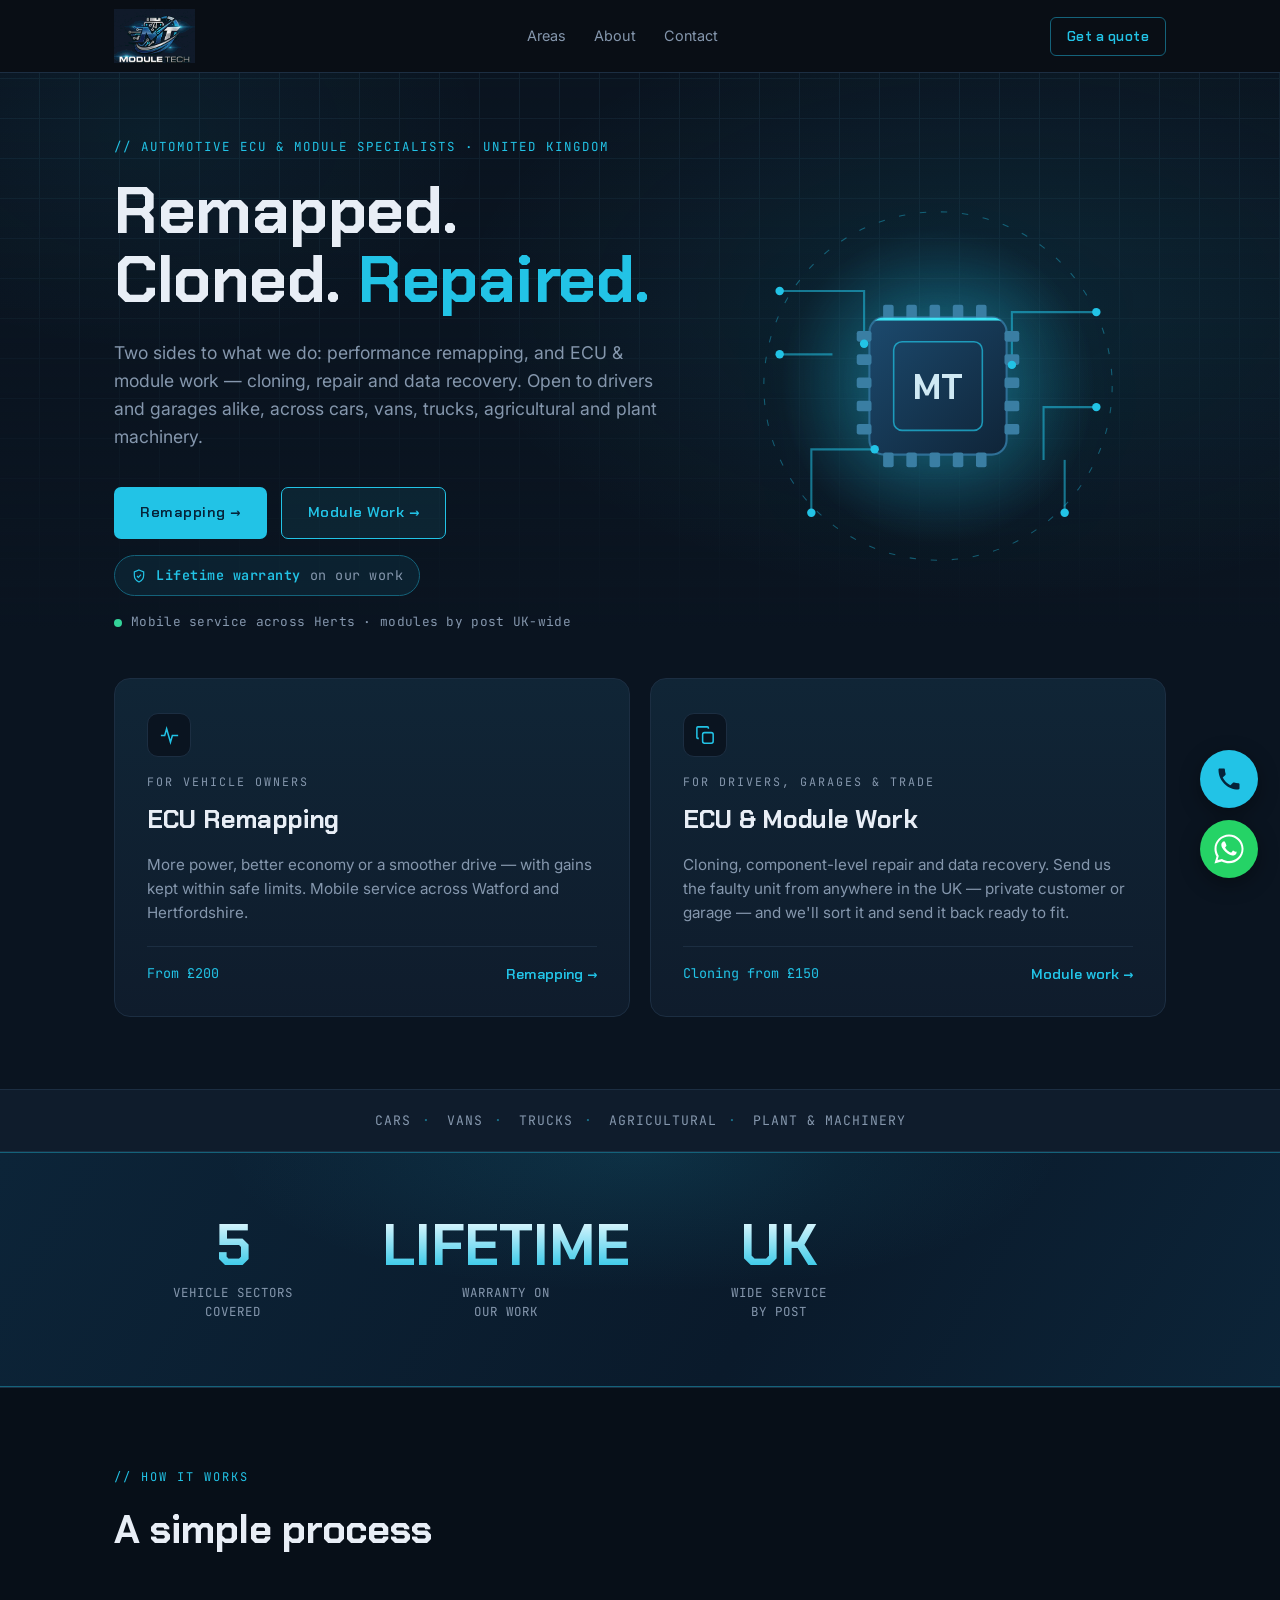
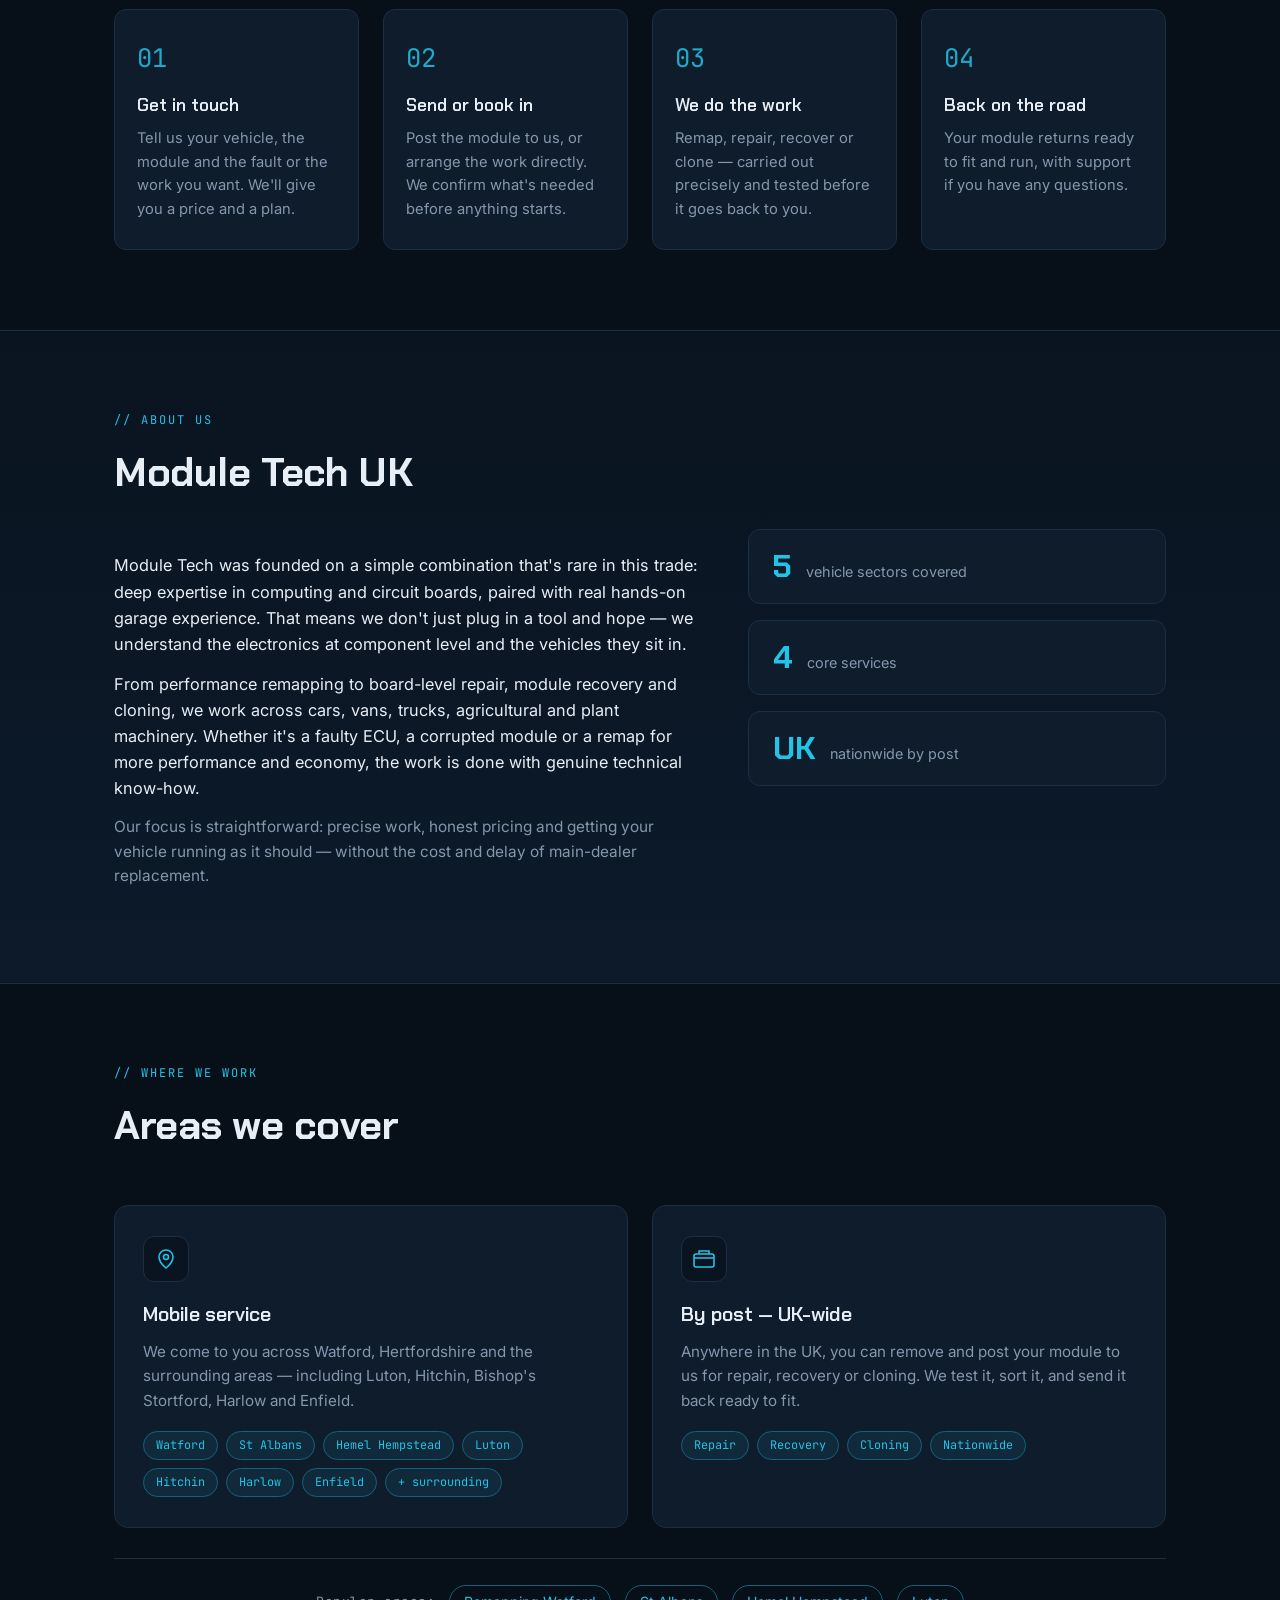
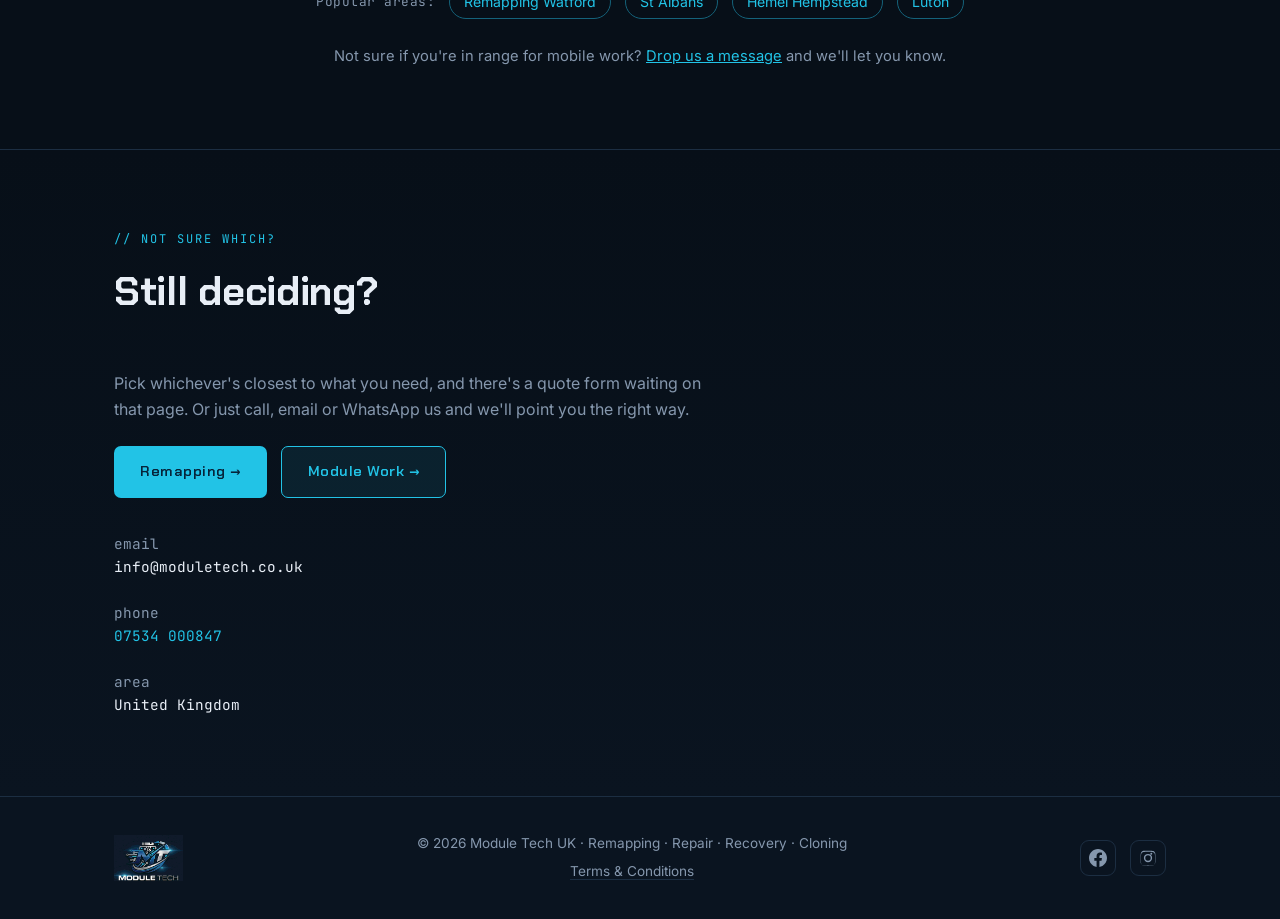
==== index.html @ a8acab53 "Add files via upload" ====
<!DOCTYPE html>
<html lang="en-GB">
<head>
<meta charset="UTF-8">
<meta name="viewport" content="width=device-width, initial-scale=1.0">
<title>Module Tech UK | ECU Remapping, Module Repair & Cloning</title>
<meta name="description" content="ECU remapping, module repair, recovery and cloning for cars, vans, trucks, agricultural and plant machinery. Serving Watford and UK-wide by post. Remaps from £200.">
<link rel="canonical" href="https://moduletech.co.uk/">

<!-- Favicon -->
<link rel="icon" type="image/x-icon" href="favicon.ico">
<link rel="icon" type="image/png" sizes="32x32" href="favicon-32.png">
<link rel="icon" type="image/png" sizes="16x16" href="favicon-16.png">
<link rel="apple-touch-icon" sizes="180x180" href="favicon-180.png">

<!-- Social share preview -->
<meta property="og:type" content="website">
<meta property="og:title" content="Module Tech UK | ECU Remapping, Module Repair & Cloning">
<meta property="og:description" content="ECU remapping, module repair, recovery and cloning for cars, vans, trucks, agricultural and plant machinery. Serving Watford and UK-wide by post.">
<meta property="og:url" content="https://moduletech.co.uk/">
<meta property="og:image" content="https://moduletech.co.uk/logo-social.png">
<meta property="og:image:width" content="1200">
<meta property="og:image:height" content="630">
<meta property="og:image:alt" content="Module Tech UK">
<meta property="og:locale" content="en_GB">
<meta name="twitter:card" content="summary_large_image">

<!-- Structured data: local business -->
<script type="application/ld+json">
{
  "@context": "https://schema.org",
  "@type": "AutoRepair",
  "name": "Module Tech UK",
  "description": "ECU remapping, module repair, recovery and cloning for cars, vans, trucks, agricultural and plant machinery.",
  "url": "https://moduletech.co.uk/",
  "telephone": "+447534000847",
  "email": "info@moduletech.co.uk",
  "image": "https://moduletech.co.uk/logo-social.png",
  "areaServed": "United Kingdom",
  "address": {
    "@type": "PostalAddress",
    "addressLocality": "Watford",
    "addressCountry": "GB"
  },
  "sameAs": [
    "https://www.facebook.com/profile.php?id=61589894204266",
    "https://www.instagram.com/moduletechuk"
  ],
  "makesOffer": [
    {"@type": "Offer", "itemOffered": {"@type": "Service", "name": "ECU Remapping"}, "priceSpecification": {"@type": "PriceSpecification", "minPrice": "200", "priceCurrency": "GBP"}},
    {"@type": "Offer", "itemOffered": {"@type": "Service", "name": "ECU and Module Cloning"}, "priceSpecification": {"@type": "PriceSpecification", "minPrice": "150", "priceCurrency": "GBP"}},
    {"@type": "Offer", "itemOffered": {"@type": "Service", "name": "Module Repair"}, "priceSpecification": {"@type": "PriceSpecification", "minPrice": "250", "priceCurrency": "GBP"}},
    {"@type": "Offer", "itemOffered": {"@type": "Service", "name": "Module Data Recovery"}},
    {"@type": "Offer", "itemOffered": {"@type": "Service", "name": "Aftertreatment and Emissions"}}
  ]
}
</script><link rel="preconnect" href="https://fonts.googleapis.com">
<link rel="preconnect" href="https://fonts.gstatic.com" crossorigin>
<link href="https://fonts.googleapis.com/css2?family=Chakra+Petch:wght@500;600;700&family=Inter:wght@400;500;600&family=JetBrains+Mono:wght@500&display=swap" rel="stylesheet">
<link rel="stylesheet" href="styles.css?v=4095a878">
</head>
<body>

<header>
  <div class="wrap bar">
    <a href="#top" class="logo"><img src="logo-header.png" alt="Module Tech UK"></a>
    <nav class="links" id="site-nav">
      <a href="#areas">Areas</a>
      <a href="#about">About</a>
      <a href="#contact">Contact</a>
    </nav>
    <a href="#contact" class="nav-cta">Get a quote</a>
    <button class="menu-btn" type="button" aria-expanded="false" aria-controls="site-nav">Menu</button>
  </div>
</header>

<main id="top">

  <section class="hero">
    <div class="wrap hero-inner">
      <div class="hero-text">
        <div class="eyebrow">// Automotive ECU &amp; module specialists · United Kingdom</div>
        <h1>Remapped. Cloned. <em>Repaired.</em></h1>
        <p>Two sides to what we do: performance remapping, and ECU &amp; module work — cloning, repair and data recovery. Open to drivers and garages alike, across cars, vans, trucks, agricultural and plant machinery.</p>
        <div class="hero-cta">
          <a href="remapping.html" class="btn btn-primary">Remapping →</a>
          <a href="module-repair.html" class="btn btn-accent">Module Work →</a>
        </div>
        <div class="warranty-badge"><svg viewBox="0 0 24 24" fill="none" stroke="currentColor" stroke-width="1.8" aria-hidden="true"><path d="M12 3l7 3v5c0 4.4-3 8.3-7 10-4-1.7-7-5.6-7-10V6z"/><path d="M9 12l2 2 4-4"/></svg><strong>Lifetime warranty</strong> on our work</div>
        <div class="status-line"><span class="blip"></span>Mobile service across Herts · modules by post UK-wide</div>
      </div>
      <div class="hero-art" aria-hidden="true">
        <svg viewBox="0 0 360 360" xmlns="http://www.w3.org/2000/svg">
          <defs>
            <linearGradient id="chipg" x1="0" y1="0" x2="1" y2="1">
              <stop offset="0" stop-color="#1c4a6e"/>
              <stop offset="1" stop-color="#0f2438"/>
            </linearGradient>
            <radialGradient id="glow" cx="50%" cy="50%" r="50%">
              <stop offset="0" stop-color="#22c3e6" stop-opacity=".35"/>
              <stop offset="1" stop-color="#22c3e6" stop-opacity="0"/>
            </radialGradient>
          </defs>
          <circle cx="180" cy="180" r="150" fill="url(#glow)"/>
          <!-- traces -->
          <g stroke="#22c3e6" stroke-width="2" fill="none" opacity=".55">
            <path d="M30 90 H110 V140"/>
            <path d="M30 150 H80"/>
            <path d="M330 110 H250 V160"/>
            <path d="M330 200 H280 V250"/>
            <path d="M60 300 V240 H120"/>
            <path d="M300 300 V250"/>
          </g>
          <g fill="#22c3e6">
            <circle cx="30" cy="90" r="4"/><circle cx="30" cy="150" r="4"/>
            <circle cx="330" cy="110" r="4"/><circle cx="330" cy="200" r="4"/>
            <circle cx="60" cy="300" r="4"/><circle cx="300" cy="300" r="4"/>
          </g>
          <!-- chip body -->
          <rect x="115" y="115" width="130" height="130" rx="14" fill="url(#chipg)" stroke="#2e6f96" stroke-width="2"/>
          <rect x="138" y="138" width="84" height="84" rx="8" fill="none" stroke="#22c3e6" stroke-width="1.5" opacity=".7"/>
          <text x="180" y="192" text-anchor="middle" font-family="'Chakra Petch',sans-serif" font-size="34" font-weight="700" fill="#cfe9f4">MT</text>
          <!-- pins -->
          <g fill="#3a7ea3">
            <rect x="128" y="103" width="10" height="14" rx="2"/><rect x="150" y="103" width="10" height="14" rx="2"/><rect x="172" y="103" width="10" height="14" rx="2"/><rect x="194" y="103" width="10" height="14" rx="2"/><rect x="216" y="103" width="10" height="14" rx="2"/>
            <rect x="128" y="243" width="10" height="14" rx="2"/><rect x="150" y="243" width="10" height="14" rx="2"/><rect x="172" y="243" width="10" height="14" rx="2"/><rect x="194" y="243" width="10" height="14" rx="2"/><rect x="216" y="243" width="10" height="14" rx="2"/>
            <rect x="103" y="128" width="14" height="10" rx="2"/><rect x="103" y="150" width="14" height="10" rx="2"/><rect x="103" y="172" width="14" height="10" rx="2"/><rect x="103" y="194" width="14" height="10" rx="2"/><rect x="103" y="216" width="14" height="10" rx="2"/>
            <rect x="243" y="128" width="14" height="10" rx="2"/><rect x="243" y="150" width="14" height="10" rx="2"/><rect x="243" y="172" width="14" height="10" rx="2"/><rect x="243" y="194" width="14" height="10" rx="2"/><rect x="243" y="216" width="14" height="10" rx="2"/>
          </g>
          <!-- pulse dots -->
          <circle class="pulse p1" cx="110" cy="140" r="4" fill="#22c3e6"/>
          <circle class="pulse p2" cx="250" cy="160" r="4" fill="#22c3e6"/>
          <circle class="pulse p3" cx="120" cy="240" r="4" fill="#22c3e6"/>
          <!-- scanning line over chip -->
          <clipPath id="chipclip"><rect x="115" y="115" width="130" height="130" rx="14"/></clipPath>
          <g clip-path="url(#chipclip)">
            <rect class="scanline" x="115" y="115" width="130" height="3" fill="#3df0ff" opacity=".9"/>
          </g>
          <!-- rotating diagnostic ring -->
          <circle class="diag-ring" cx="180" cy="180" r="165" fill="none" stroke="#22c3e6" stroke-width="1" stroke-dasharray="6 14" opacity=".4"/>
        </svg>
      </div>
    </div>
  </section>

  <section class="routes" id="routes">
    <div class="wrap">
      <div class="routes-grid">

        <a class="route" href="remapping.html">
          <div class="route-ico"><svg viewBox="0 0 24 24" fill="none" stroke="currentColor" stroke-width="1.6"><path d="M3 12h4l2-7 4 14 2-7h6"/></svg></div>
          <div class="r-who">For vehicle owners</div>
          <h3>ECU Remapping</h3>

          <p>More power, better economy or a smoother drive — with gains kept within safe limits. Mobile service across Watford and Hertfordshire.</p>
          <div class="r-foot">
            <span class="r-price">From £200</span>
            <span class="r-go">Remapping →</span>
          </div>
        </a>

        <a class="route" href="module-repair.html">
          <div class="route-ico"><svg viewBox="0 0 24 24" fill="none" stroke="currentColor" stroke-width="1.6"><rect x="9" y="9" width="11" height="11" rx="2"/><path d="M5 15H4a1 1 0 0 1-1-1V4a1 1 0 0 1 1-1h10a1 1 0 0 1 1 1v1"/></svg></div>
          <div class="r-who">For drivers, garages &amp; trade</div>
          <h3>ECU &amp; Module Work</h3>
          <p>Cloning, component-level repair and data recovery. Send us the faulty unit from anywhere in the UK — private customer or garage — and we'll sort it and send it back ready to fit.</p>
          <div class="r-foot">
            <span class="r-price">Cloning from £150</span>
            <span class="r-go">Module work →</span>
          </div>
        </a>

      </div>
    </div>
  </section>

  <div class="vehicle-strip">
    <div class="wrap">
      <span>Cars</span><span>Vans</span><span>Trucks</span><span>Agricultural</span><span>Plant &amp; machinery</span>
    </div>
  </div>

  <section class="statband">
    <div class="wrap statband-grid">
      <div class="bigstat"><strong data-count="5">5</strong><span>vehicle sectors<br>covered</span></div>
      <div class="bigstat"><strong>LIFETIME</strong><span>warranty on<br>our work</span></div>
      <div class="bigstat"><strong>UK</strong><span>wide service<br>by post</span></div>
    </div>
  </section>

  <section id="process">
    <div class="wrap">
      <div class="sec-head">
        <div class="tag">// How it works</div>
        <h2>A simple process</h2>
      </div>
      <div class="steps">
        <div class="step">
          <div class="step-no">01</div>
          <h4>Get in touch</h4>
          <p>Tell us your vehicle, the module and the fault or the work you want. We'll give you a price and a plan.</p>
        </div>
        <div class="step">
          <div class="step-no">02</div>
          <h4>Send or book in</h4>
          <p>Post the module to us, or arrange the work directly. We confirm what's needed before anything starts.</p>
        </div>
        <div class="step">
          <div class="step-no">03</div>
          <h4>We do the work</h4>
          <p>Remap, repair, recover or clone — carried out precisely and tested before it goes back to you.</p>
        </div>
        <div class="step">
          <div class="step-no">04</div>
          <h4>Back on the road</h4>
          <p>Your module returns ready to fit and run, with support if you have any questions.</p>
        </div>
      </div>
    </div>
  </section>

  <section id="about" class="about">
    <div class="wrap about-grid">
      <div>
        <div class="sec-head">
          <div class="tag">// About us</div>
          <h2>Module Tech UK</h2>
        </div>
        <p>Module Tech was founded on a simple combination that's rare in this trade: deep expertise in computing and circuit boards, paired with real hands-on garage experience. That means we don't just plug in a tool and hope — we understand the electronics at component level and the vehicles they sit in.</p>
        <p>From performance remapping to board-level repair, module recovery and cloning, we work across cars, vans, trucks, agricultural and plant machinery. Whether it's a faulty ECU, a corrupted module or a remap for more performance and economy, the work is done with genuine technical know-how.</p>
        <p class="muted-p">Our focus is straightforward: precise work, honest pricing and getting your vehicle running as it should — without the cost and delay of main-dealer replacement.</p>
      </div>
      <div class="about-stats">
        <div class="stat"><strong>5</strong><span>vehicle sectors covered</span></div>
        <div class="stat"><strong>4</strong><span>core services</span></div>
        <div class="stat"><strong>UK</strong><span>nationwide by post</span></div>
      </div>
    </div>
  </section>

  <section id="areas" class="areas">
    <div class="wrap">
      <div class="sec-head">
        <div class="tag">// Where we work</div>
        <h2>Areas we cover</h2>
      </div>
      <div class="areas-grid">
        <div class="area-card">
          <div class="area-ico"><svg viewBox="0 0 24 24" fill="none" stroke="currentColor" stroke-width="1.6"><path d="M12 21s-7-5.7-7-11a7 7 0 0 1 14 0c0 5.3-7 11-7 11z"/><circle cx="12" cy="10" r="2.5"/></svg></div>
          <h4>Mobile service</h4>
          <p>We come to you across Watford, Hertfordshire and the surrounding areas — including Luton, Hitchin, Bishop's Stortford, Harlow and Enfield.</p>
          <div class="area-tags"><span>Watford</span><span>St Albans</span><span>Hemel Hempstead</span><span>Luton</span><span>Hitchin</span><span>Harlow</span><span>Enfield</span><span>+ surrounding</span></div>
        </div>
        <div class="area-card">
          <div class="area-ico"><svg viewBox="0 0 24 24" fill="none" stroke="currentColor" stroke-width="1.6"><rect x="2" y="7" width="20" height="13" rx="2"/><path d="M2 11h20M7 7V4h10v3"/></svg></div>
          <h4>By post — UK-wide</h4>
          <p>Anywhere in the UK, you can remove and post your module to us for repair, recovery or cloning. We test it, sort it, and send it back ready to fit.</p>
          <div class="area-tags"><span>Repair</span><span>Recovery</span><span>Cloning</span><span>Nationwide</span></div>
        </div>
      </div>
      <div class="town-links">
        <span>Popular areas:</span>
        <a href="remapping-watford.html">Remapping Watford</a>
        <a href="remapping-st-albans.html">St Albans</a>
        <a href="remapping-hemel-hempstead.html">Hemel Hempstead</a>
        <a href="remapping-luton.html">Luton</a>
      </div>
      <p class="areas-note">Not sure if you're in range for mobile work? <a href="#contact">Drop us a message</a> and we'll let you know.</p>
    </div>
  </section>

  <!-- GALLERY HIDDEN until real photos available — uncomment to restore
  <section id="gallery">
    <div class="wrap">
      <div class="sec-head">
        <div class="tag">// Our work</div>
        <h2>Recent jobs</h2>
      </div>
      <div class="gallery-grid">
        <div class="shot"><svg viewBox="0 0 24 24" fill="none" stroke="currentColor" stroke-width="1.3"><rect x="3" y="3" width="18" height="18" rx="2"/><circle cx="8.5" cy="8.5" r="1.5"/><path d="m21 15-5-5L5 21"/></svg><span>Photo coming soon</span></div>
        <div class="shot"><svg viewBox="0 0 24 24" fill="none" stroke="currentColor" stroke-width="1.3"><rect x="3" y="3" width="18" height="18" rx="2"/><circle cx="8.5" cy="8.5" r="1.5"/><path d="m21 15-5-5L5 21"/></svg><span>Photo coming soon</span></div>
        <div class="shot"><svg viewBox="0 0 24 24" fill="none" stroke="currentColor" stroke-width="1.3"><rect x="3" y="3" width="18" height="18" rx="2"/><circle cx="8.5" cy="8.5" r="1.5"/><path d="m21 15-5-5L5 21"/></svg><span>Photo coming soon</span></div>
        <div class="shot"><svg viewBox="0 0 24 24" fill="none" stroke="currentColor" stroke-width="1.3"><rect x="3" y="3" width="18" height="18" rx="2"/><circle cx="8.5" cy="8.5" r="1.5"/><path d="m21 15-5-5L5 21"/></svg><span>Photo coming soon</span></div>
        <div class="shot"><svg viewBox="0 0 24 24" fill="none" stroke="currentColor" stroke-width="1.3"><rect x="3" y="3" width="18" height="18" rx="2"/><circle cx="8.5" cy="8.5" r="1.5"/><path d="m21 15-5-5L5 21"/></svg><span>Photo coming soon</span></div>
        <div class="shot"><svg viewBox="0 0 24 24" fill="none" stroke="currentColor" stroke-width="1.3"><rect x="3" y="3" width="18" height="18" rx="2"/><circle cx="8.5" cy="8.5" r="1.5"/><path d="m21 15-5-5L5 21"/></svg><span>Photo coming soon</span></div>
      </div>
      <p class="gallery-note">Photos of completed work will appear here as jobs come in.</p>
    </div>
  </section>
  -->

  <section id="contact">
    <div class="wrap">
      <div class="sec-head">
        <div class="tag">// Not sure which?</div>
        <h2>Still deciding?</h2>
      </div>
      <p style="color:var(--muted);max-width:60ch">Pick whichever's closest to what you need, and there's a quote form waiting on that page. Or just call, email or WhatsApp us and we'll point you the right way.</p>
      <div class="hero-cta" style="margin-top:24px">
        <a href="remapping.html" class="btn btn-primary">Remapping →</a>
        <a href="module-repair.html" class="btn btn-accent">Module Work →</a>
      </div>
      <div class="contact-detail" style="margin-top:34px">
        <span>email</span><br>info@moduletech.co.uk<br><br>
        <span>phone</span><br><a href="tel:+447534000847" style="color:var(--accent)">07534 000847</a><br><br>
        <span>area</span><br>United Kingdom
      </div>
    </div>
  </section>

</main>

<footer>
  <div class="wrap foot">
    <a href="#top" class="logo"><img src="logo-header.png" alt="Module Tech UK"></a>
    <div class="foot-mid">
      © <span id="yr"></span> Module Tech UK · Remapping · Repair · Recovery · Cloning
      <span class="foot-legal"><a href="terms.html">Terms &amp; Conditions</a></span>
    </div>
    <div class="socials">
      <a href="https://www.facebook.com/profile.php?id=61589894204266" target="_blank" rel="noopener" aria-label="Facebook">
        <svg viewBox="0 0 24 24" fill="currentColor"><path d="M24 12c0-6.6-5.4-12-12-12S0 5.4 0 12c0 6 4.4 11 10.1 11.9v-8.4H7.1V12h3V9.4c0-3 1.8-4.6 4.5-4.6 1.3 0 2.7.2 2.7.2v2.9h-1.5c-1.5 0-1.9.9-1.9 1.8V12h3.3l-.5 3.5h-2.8v8.4C19.6 23 24 18 24 12z"/></svg>
      </a>
      <a href="https://www.instagram.com/moduletechuk" target="_blank" rel="noopener" aria-label="Instagram">
        <svg viewBox="0 0 24 24" fill="currentColor"><path d="M12 2.2c3.2 0 3.6 0 4.9.1 1.2.1 1.8.3 2.2.4.6.2 1 .5 1.4.9.4.4.7.8.9 1.4.2.4.4 1 .4 2.2.1 1.3.1 1.7.1 4.9s0 3.6-.1 4.9c-.1 1.2-.3 1.8-.4 2.2-.2.6-.5 1-.9 1.4-.4.4-.8.7-1.4.9-.4.2-1 .4-2.2.4-1.3.1-1.7.1-4.9.1s-3.6 0-4.9-.1c-1.2-.1-1.8-.3-2.2-.4-.6-.2-1-.5-1.4-.9-.4-.4-.7-.8-.9-1.4-.2-.4-.4-1-.4-2.2C2.2 15.6 2.2 15.2 2.2 12s0-3.6.1-4.9c.1-1.2.3-1.8.4-2.2.2-.6.5-1 .9-1.4.4-.4.8-.7 1.4-.9.4-.2 1-.4 2.2-.4C8.4 2.2 8.8 2.2 12 2.2zm0 1.6c-3.1 0-3.5 0-4.7.1-1.1.1-1.7.2-2.1.4-.5.2-.9.4-1.3.8-.4.4-.6.8-.8 1.3-.2.4-.3 1-.4 2.1-.1 1.2-.1 1.6-.1 4.7s0 3.5.1 4.7c.1 1.1.2 1.7.4 2.1.2.5.4.9.8 1.3.4.4.8.6 1.3.8.4.2 1 .3 2.1.4 1.2.1 1.6.1 4.7.1s3.5 0 4.7-.1c1.1-.1 1.7-.2 2.1-.4.5-.2.9-.4 1.3-.8.4-.4.6-.8.8-1.3.2-.4.3-1 .4-2.1.1-1.2.1-1.6.1-4.7s0-3.5-.1-4.7c-.1-1.1-.2-1.7-.4-2.1-.2-.5-.4-.9-.8-1.3-.4-.4-.8-.6-1.3-.8-.4-.2-1-.3-2.1-.4-1.2-.1-1.6-.1-4.7-.1zm0 2.7a5.5 5.5 0 1 0 0 11 5.5 5.5 0 0 0 0-11zm0 9.1a3.6 3.6 0 1 1 0-7.2 3.6 3.6 0 0 1 0 7.2zm5.7-9.3a1.3 1.3 0 1 1-2.6 0 1.3 1.3 0 0 1 2.6 0z"/></svg>
      </a>
    </div>
  </div>
</footer>

<div class="float-stack">
  <a href="tel:+447534000847" class="call-float" aria-label="Call us">
    <svg viewBox="0 0 24 24" fill="currentColor" aria-hidden="true"><path d="M6.6 10.8c1.4 2.8 3.8 5.1 6.6 6.6l2.2-2.2c.3-.3.7-.4 1-.2 1.1.4 2.3.6 3.6.6.6 0 1 .4 1 1V20c0 .6-.4 1-1 1C10.6 21 3 13.4 3 4c0-.6.4-1 1-1h3.5c.6 0 1 .4 1 1 0 1.2.2 2.4.6 3.6.1.4 0 .7-.2 1l-2.3 2.2z"/></svg>
  </a>
  <a href="https://wa.me/447534000847" class="wa-float" target="_blank" rel="noopener" aria-label="Message us on WhatsApp">
    <svg viewBox="0 0 32 32" fill="currentColor" aria-hidden="true">
      <path d="M16 .5C7.4.5.5 7.4.5 16c0 2.8.8 5.5 2.2 7.9L.5 31.5l7.8-2.1c2.3 1.3 4.9 1.9 7.7 1.9 8.6 0 15.5-6.9 15.5-15.5S24.6.5 16 .5zm0 28.3c-2.5 0-4.9-.7-7-1.9l-.5-.3-4.6 1.2 1.2-4.5-.3-.5c-1.4-2.2-2.1-4.7-2.1-7.3C2.6 8.6 8.6 2.6 16 2.6S29.4 8.6 29.4 16 23.4 28.8 16 28.8zm7.6-9.6c-.4-.2-2.5-1.2-2.8-1.4-.4-.1-.7-.2-.9.2-.3.4-1.1 1.4-1.3 1.6-.2.2-.5.3-.9.1-.4-.2-1.8-.6-3.4-2.1-1.2-1.1-2.1-2.5-2.3-2.9-.2-.4 0-.6.2-.8.2-.2.4-.5.6-.7.2-.2.3-.4.4-.7.1-.3.1-.5 0-.7-.1-.2-.9-2.2-1.3-3-.3-.8-.7-.7-.9-.7h-.8c-.3 0-.7.1-1 .5-.4.4-1.4 1.3-1.4 3.2s1.4 3.7 1.6 4c.2.3 2.8 4.3 6.8 6 .9.4 1.7.7 2.3.9.9.3 1.8.3 2.5.2.8-.1 2.5-1 2.8-2 .3-1 .3-1.8.2-2-.1-.2-.4-.3-.8-.5z"/>
    </svg>
  </a>
</div>

<script>
// Scroll reveal
const revealEls=document.querySelectorAll('.sec-head, .card, .step, .stat, .shot, .faq details, .about-grid > div, .price-badge, .area-card');
revealEls.forEach(el=>el.classList.add('reveal'));
if('IntersectionObserver' in window){
  const io=new IntersectionObserver((entries)=>{
    entries.forEach(e=>{ if(e.isIntersecting){ e.target.classList.add('in'); io.unobserve(e.target); } });
  },{threshold:.12});
  revealEls.forEach(el=>io.observe(el));
}else{
  revealEls.forEach(el=>el.classList.add('in'));
}

</script>
<script src="site.js?v=74079be0" defer></script>
</body>
</html>
---- styles.css ----
/* Module Tech UK — shared site styles */
:root{
  --bg:#0a1420;
  --bg2:#070f18;
  --panel:#0f1c2c;
  --panel2:#102536;
  --line:#1c2e42;
  --ink:#e8eef6;
  --muted:#8597ad;
  --accent:#22c3e6;
  --accent2:#3df0ff;
  --accent-dim:#14627a;
  --navy:#16385f;
  --grid:#11212f;
}
*{margin:0;padding:0;box-sizing:border-box}
html{scroll-behavior:smooth}
body{
  background:var(--bg);
  color:var(--ink);
  font-family:'Inter',system-ui,sans-serif;
  line-height:1.6;
  -webkit-font-smoothing:antialiased;
  overflow-x:hidden;
}
.wrap{max-width:1100px;margin:0 auto;padding:0 24px}
a{color:inherit;text-decoration:none}

/* ===== Header ===== */
header{
  position:sticky;top:0;z-index:50;
  background:rgba(10,14,20,.82);
  backdrop-filter:blur(10px);
  border-bottom:1px solid var(--line);
}
.bar{display:flex;align-items:center;justify-content:space-between;height:72px}
.logo{display:flex;align-items:center}
.logo img{height:54px;width:auto}
nav.links{display:flex;gap:28px;font-size:.9rem;color:var(--muted)}
nav.links a:hover{color:var(--accent)}
.nav-cta{
  font-family:'Chakra Petch',sans-serif;font-size:.82rem;font-weight:600;letter-spacing:.5px;
  border:1px solid var(--accent-dim);color:var(--accent);
  padding:8px 16px;border-radius:6px;transition:.2s;
}
.nav-cta:hover{background:var(--accent);color:#06243a}
.menu-btn{display:none;background:none;border:1px solid var(--line);color:var(--ink);padding:8px 12px;border-radius:6px;font-size:.85rem}

/* ===== Hero ===== */
.hero{
  position:relative;padding:64px 0 44px;overflow:hidden;
  background:
    radial-gradient(900px 500px at 78% 38%, rgba(34,195,230,.10), transparent 60%),
    radial-gradient(600px 400px at 12% 10%, rgba(34,195,230,.06), transparent 55%),
    linear-gradient(180deg,transparent,var(--bg) 92%),
    repeating-linear-gradient(0deg,transparent 0 39px,var(--grid) 39px 40px),
    repeating-linear-gradient(90deg,transparent 0 39px,var(--grid) 39px 40px);
}
.eyebrow{
  font-family:'JetBrains Mono',monospace;font-size:.78rem;letter-spacing:2px;
  color:var(--accent);text-transform:uppercase;margin-bottom:20px;
}
.hero h1{
  font-family:'Chakra Petch',sans-serif;font-weight:700;
  font-size:clamp(2.3rem,6vw,4.1rem);line-height:1.05;letter-spacing:-.5px;
  max-width:14ch;
}
.hero h1 em{color:var(--accent);font-style:normal}
.hero p{color:var(--muted);font-size:1.1rem;max-width:54ch;margin:24px 0 36px}
.hero-cta{display:flex;gap:14px;flex-wrap:wrap}
.price-badge{display:inline-flex;align-items:center;gap:9px;margin-top:22px;padding:9px 16px;border:1px solid var(--line);border-radius:30px;background:var(--panel);font-family:'JetBrains Mono',monospace;font-size:.84rem;color:var(--muted);letter-spacing:.5px}
.price-badge strong{color:var(--accent);font-weight:600}
.price-badge .dot{width:8px;height:8px;border-radius:50%;background:var(--accent);box-shadow:0 0 0 4px rgba(34,195,230,.18)}
.btn{
  font-family:'Chakra Petch',sans-serif;font-weight:600;letter-spacing:.5px;font-size:.92rem;
  padding:13px 26px;border-radius:7px;transition:.2s;display:inline-flex;align-items:center;gap:9px;
}
.btn-primary{background:var(--accent);color:#06243a}
.btn-primary:hover{box-shadow:0 0 0 3px rgba(34,195,230,.25);transform:translateY(-1px)}
.btn-ghost{border:1px solid var(--line);color:var(--ink)}
.btn-ghost:hover{border-color:var(--accent);color:var(--accent)}

/* ===== Section base ===== */
section{padding:80px 0}
#process{background:var(--bg2);border-top:1px solid var(--line);border-bottom:1px solid var(--line)}
#gallery{background:var(--bg2);border-top:1px solid var(--line);border-bottom:1px solid var(--line)}
#about{background:linear-gradient(180deg,var(--bg),#0c1a2a)}
#contact{background:linear-gradient(180deg,var(--bg2),var(--bg))}
.sec-head{margin-bottom:48px}
.sec-head .tag{font-family:'JetBrains Mono',monospace;font-size:.75rem;letter-spacing:2px;color:var(--accent);text-transform:uppercase}
.sec-head h2{font-family:'Chakra Petch',sans-serif;font-weight:700;font-size:clamp(1.7rem,4vw,2.5rem);margin-top:10px;letter-spacing:-.3px}

/* ===== Services ===== */
.services{display:grid;grid-template-columns:repeat(2,1fr);gap:1px;background:var(--line);border:1px solid var(--line);border-radius:12px;overflow:hidden}
.card{background:var(--panel);padding:34px 30px;transition:.25s;position:relative;display:block;width:100%;text-align:left;border:none;font-family:inherit;cursor:pointer;color:inherit}
.card:hover{background:#131c27}
.card:focus-visible{outline:2px solid var(--accent);outline-offset:-2px}
.card .idx{font-family:'JetBrains Mono',monospace;font-size:.8rem;color:var(--accent);opacity:.7}
.card h3{font-family:'Chakra Petch',sans-serif;font-weight:600;font-size:1.3rem;margin:14px 0 10px}
.card p{color:var(--muted);font-size:.96rem}
.card-more{display:inline-block;margin-top:16px;font-family:'JetBrains Mono',monospace;font-size:.8rem;color:var(--accent);opacity:0;transform:translateX(-4px);transition:.25s}
.card:hover .card-more,.card:focus-visible .card-more{opacity:1;transform:none}
.card::after{content:"";position:absolute;left:0;top:0;width:3px;height:0;background:var(--accent);transition:.25s}
.card:hover::after{height:100%}

/* ===== Why ===== */
.why{background:var(--panel);border-top:1px solid var(--line);border-bottom:1px solid var(--line)}
.why-grid{display:grid;grid-template-columns:repeat(3,1fr);gap:40px}
.why-item .ico{font-family:'JetBrains Mono',monospace;color:var(--accent);font-size:.9rem;margin-bottom:12px}
.why-item h4{font-family:'Chakra Petch',sans-serif;font-weight:600;font-size:1.1rem;margin-bottom:8px}
.why-item p{color:var(--muted);font-size:.94rem}

/* ===== Contact ===== */
.contact-grid{display:grid;grid-template-columns:1fr 1fr;gap:48px;align-items:start}
.contact-copy h2{font-family:'Chakra Petch',sans-serif;font-weight:700;font-size:clamp(1.8rem,4vw,2.6rem);letter-spacing:-.3px;line-height:1.1}
.contact-copy p{color:var(--muted);margin-top:18px;max-width:42ch}
.contact-detail{margin-top:28px;font-family:'JetBrains Mono',monospace;font-size:.9rem;color:var(--ink)}
.contact-detail span{color:var(--muted)}
form{background:var(--panel);border:1px solid var(--line);border-radius:12px;padding:30px}
.field{margin-bottom:18px}
.field label{display:block;font-size:.8rem;font-family:'JetBrains Mono',monospace;color:var(--muted);margin-bottom:7px;letter-spacing:.5px}
.field input,.field textarea,.field select{
  width:100%;background:var(--bg);border:1px solid var(--line);border-radius:7px;
  padding:12px 14px;color:var(--ink);font-family:inherit;font-size:.95rem;transition:.2s;
}
.field select{appearance:none;cursor:pointer;background-image:url("data:image/svg+xml;utf8,<svg xmlns='http://www.w3.org/2000/svg' width='12' height='12' viewBox='0 0 24 24' fill='none' stroke='%2322c3e6' stroke-width='2'><path d='M6 9l6 6 6-6'/></svg>");background-repeat:no-repeat;background-position:right 14px center;padding-right:38px}
.field input:focus,.field textarea:focus,.field select:focus{outline:none;border-color:var(--accent);box-shadow:0 0 0 3px rgba(34,195,230,.12)}
.field textarea{resize:vertical;min-height:110px}
.field-row{display:grid;grid-template-columns:1fr 1fr;gap:14px}
@media(max-width:480px){.field-row{grid-template-columns:1fr}}
form .btn-primary{width:100%;justify-content:center;border:none;cursor:pointer}
#form-status{margin-top:14px;font-size:.9rem;text-align:center;min-height:1.2em}
.form-note{font-size:.82rem;color:var(--muted);text-align:center;line-height:1.5}
.form-note a{color:var(--accent);border-bottom:1px solid var(--accent-dim);transition:.2s}
.form-note a:hover{border-color:var(--accent)}

/* ===== Footer ===== */
footer{border-top:1px solid var(--line);padding:36px 0;color:var(--muted);font-size:.85rem}
.foot{display:flex;justify-content:space-between;align-items:center;flex-wrap:wrap;gap:12px}
.foot-mid{text-align:center}
.foot-legal{display:block;margin-top:6px}
.foot-legal a{color:var(--muted);border-bottom:1px solid var(--line);transition:.2s}
.foot-legal a:hover{color:var(--accent);border-color:var(--accent)}
.socials{display:flex;gap:14px}
.socials a{width:36px;height:36px;border:1px solid var(--line);border-radius:9px;display:flex;align-items:center;justify-content:center;color:var(--muted);transition:.2s}
.socials a svg{width:18px;height:18px}
.socials a:hover{color:var(--accent);border-color:var(--accent);transform:translateY(-2px)}
.foot .logo img{height:46px}

/* ===== Vehicle strip ===== */
.vehicle-strip{border-top:1px solid var(--line);border-bottom:1px solid var(--line);background:var(--panel)}
.vehicle-strip .wrap{display:flex;flex-wrap:wrap;gap:14px 36px;justify-content:center;padding:20px 24px}
.vehicle-strip span{font-family:'JetBrains Mono',monospace;font-size:.82rem;letter-spacing:1px;color:var(--muted);text-transform:uppercase;position:relative}
.vehicle-strip span:not(:last-child)::after{content:"·";position:absolute;right:-20px;color:var(--accent);opacity:.5}

/* ===== Process steps ===== */
.steps{display:grid;grid-template-columns:repeat(4,1fr);gap:24px}
.step{padding:28px 22px;border:1px solid var(--line);border-radius:12px;background:var(--panel);position:relative}
.step-no{font-family:'JetBrains Mono',monospace;font-size:1.6rem;color:var(--accent);opacity:.85;margin-bottom:12px}
.step h4{font-family:'Chakra Petch',sans-serif;font-weight:600;font-size:1.1rem;margin-bottom:8px}
.step p{color:var(--muted);font-size:.92rem}

/* ===== About ===== */
.about-grid{display:grid;grid-template-columns:1.4fr 1fr;gap:48px;align-items:center}
.about p{color:var(--ink);font-size:1.02rem;margin-bottom:14px}
.about .muted-p{color:var(--muted);font-size:.96rem}
.about-stats{display:flex;flex-direction:column;gap:16px}
.stat{border:1px solid var(--line);border-radius:12px;padding:20px 24px;background:var(--panel);display:flex;align-items:baseline;gap:14px}
.stat strong{font-family:'Chakra Petch',sans-serif;font-size:2rem;color:var(--accent);line-height:1}
.stat span{color:var(--muted);font-size:.9rem}

/* ===== Gallery ===== */
.gallery-grid{display:grid;grid-template-columns:repeat(3,1fr);gap:16px}
.shot{aspect-ratio:4/3;border:1px dashed var(--line);border-radius:12px;background:var(--panel);display:flex;align-items:center;justify-content:center}
.shot span{font-family:'JetBrains Mono',monospace;font-size:.8rem;color:var(--muted);opacity:.6}
.shot img{width:100%;height:100%;object-fit:cover;border-radius:11px}
.gallery-note{text-align:center;color:var(--muted);font-size:.88rem;margin-top:24px}

/* ===== FAQ ===== */
.faq{max-width:780px}
.faq details{border:1px solid var(--line);border-radius:10px;background:var(--bg);margin-bottom:12px;overflow:hidden}
.faq summary{padding:18px 22px;font-family:'Chakra Petch',sans-serif;font-weight:600;font-size:1rem;cursor:pointer;list-style:none;display:flex;justify-content:space-between;align-items:center}
.faq summary::-webkit-details-marker{display:none}
.faq summary::after{content:"+";color:var(--accent);font-size:1.3rem;font-weight:400}
.faq details[open] summary::after{content:"–"}
.faq details p{padding:0 22px 20px;color:var(--muted);font-size:.95rem}

/* ===== Hero layout & art ===== */
.hero-inner{display:grid;grid-template-columns:1.1fr .9fr;gap:40px;align-items:center}
.hero-art{display:flex;justify-content:center;align-items:center}
.hero-art svg{width:100%;max-width:440px;height:auto;filter:drop-shadow(0 0 36px rgba(34,195,230,.22))}
.scanline{animation:scan 3s ease-in-out infinite}
@keyframes scan{0%{transform:translateY(0)}50%{transform:translateY(127px)}100%{transform:translateY(0)}}
.diag-ring{transform-origin:180px 180px;animation:spin 30s linear infinite}
@keyframes spin{to{transform:rotate(360deg)}}
.status-line{display:inline-flex;align-items:center;gap:9px;margin-top:16px;font-family:'JetBrains Mono',monospace;font-size:.8rem;color:var(--muted);letter-spacing:.3px}
.status-line .blip{width:8px;height:8px;border-radius:50%;background:#34d399;box-shadow:0 0 0 0 rgba(52,211,153,.6);animation:blip 1.8s ease-out infinite}
@keyframes blip{0%{box-shadow:0 0 0 0 rgba(52,211,153,.5)}70%{box-shadow:0 0 0 8px rgba(52,211,153,0)}100%{box-shadow:0 0 0 0 rgba(52,211,153,0)}}
.pulse{animation:pulse 2.4s ease-in-out infinite}
.pulse.p2{animation-delay:.8s}
.pulse.p3{animation-delay:1.6s}
@keyframes pulse{0%,100%{opacity:.2;r:3}50%{opacity:1;r:5}}

/* ===== Service icons ===== */
.card-top{display:flex;align-items:center;justify-content:space-between;margin-bottom:6px}
.svc-ico{width:30px;height:30px;color:var(--accent)}
.card:hover .svc-ico{color:#5fe0ff}

/* ===== Gallery polish ===== */
.shot{flex-direction:column;gap:10px;color:var(--accent)}
.shot svg{width:34px;height:34px;opacity:.5}
.shot span{opacity:.55}

/* ===== Areas we cover ===== */
#areas{background:var(--bg2);border-top:1px solid var(--line);border-bottom:1px solid var(--line)}
.areas-grid{display:grid;grid-template-columns:1fr 1fr;gap:24px}
.area-card{background:var(--panel);border:1px solid var(--line);border-radius:14px;padding:30px 28px;transition:.25s}
.area-card:hover{border-color:var(--accent-dim);transform:translateY(-3px)}
.area-ico{width:46px;height:46px;border-radius:11px;background:var(--bg);border:1px solid var(--line);display:flex;align-items:center;justify-content:center;color:var(--accent);margin-bottom:16px}
.area-ico svg{width:24px;height:24px}
.area-card h4{font-family:'Chakra Petch',sans-serif;font-weight:600;font-size:1.25rem;margin-bottom:10px}
.area-card p{color:var(--muted);font-size:.95rem;margin-bottom:18px}
.area-tags{display:flex;flex-wrap:wrap;gap:8px}
.area-tags span{font-family:'JetBrains Mono',monospace;font-size:.74rem;color:var(--accent);background:rgba(34,195,230,.08);border:1px solid var(--accent-dim);border-radius:20px;padding:4px 12px}
.areas-note{text-align:center;color:var(--muted);font-size:.92rem;margin-top:26px}
.town-links{display:flex;flex-wrap:wrap;align-items:center;justify-content:center;gap:10px 14px;margin-top:30px;padding-top:26px;border-top:1px solid var(--line)}
.town-links span{font-family:'JetBrains Mono',monospace;font-size:.8rem;color:var(--muted);letter-spacing:.5px}
.town-links a{font-size:.88rem;color:var(--accent);border:1px solid var(--accent-dim);border-radius:20px;padding:5px 14px;transition:.2s}
.town-links a:hover{background:var(--accent);color:#06243a}
.areas-note a{color:var(--accent);text-decoration:underline}
@media(max-width:760px){.areas-grid{grid-template-columns:1fr}}

/* ===== Service modal ===== */
.modal-overlay{position:fixed;inset:0;z-index:80;background:rgba(4,10,18,.78);backdrop-filter:blur(4px);display:flex;align-items:center;justify-content:center;padding:24px;opacity:0;animation:fadeIn .2s ease forwards}
.modal-overlay[hidden]{display:none}
@keyframes fadeIn{to{opacity:1}}
.modal{position:relative;background:linear-gradient(180deg,var(--panel2),var(--panel));border:1px solid var(--line);border-radius:16px;max-width:560px;width:100%;max-height:88vh;overflow-y:auto;padding:38px 36px;box-shadow:0 30px 80px rgba(0,0,0,.5);transform:translateY(14px);animation:rise .25s ease forwards}
@keyframes rise{to{transform:none}}
.modal-close{position:absolute;top:16px;right:18px;width:38px;height:38px;border-radius:9px;border:1px solid var(--line);background:var(--bg);color:var(--muted);font-size:1.5rem;line-height:1;cursor:pointer;transition:.2s}
.modal-close:hover{color:var(--accent);border-color:var(--accent)}
.modal .m-tag{font-family:'JetBrains Mono',monospace;font-size:.74rem;letter-spacing:2px;color:var(--accent);text-transform:uppercase}
.modal h3{font-family:'Chakra Petch',sans-serif;font-weight:700;font-size:1.8rem;margin:8px 0 14px}
.modal .m-intro{color:var(--ink);font-size:1rem;margin-bottom:22px;line-height:1.65}
.modal .m-point{padding:14px 0;border-top:1px solid var(--line)}
.modal .m-point h4{font-family:'Chakra Petch',sans-serif;font-weight:600;font-size:1.02rem;margin-bottom:5px;color:var(--accent2)}
.modal .m-point p{color:var(--muted);font-size:.93rem;line-height:1.55}
.modal .m-footer{margin-top:22px;padding:16px 18px;background:var(--bg);border:1px solid var(--line);border-radius:10px;font-size:.92rem;color:var(--muted)}
.modal .m-cta{display:inline-flex;margin-top:18px}

/* ===== Floating contact buttons ===== */
.float-stack{position:fixed;right:22px;bottom:22px;z-index:60;display:flex;flex-direction:column;gap:12px}
.wa-float,.call-float{width:58px;height:58px;border-radius:50%;color:#fff;display:flex;align-items:center;justify-content:center;box-shadow:0 6px 20px rgba(0,0,0,.35);transition:transform .2s,box-shadow .2s}
.wa-float{background:#25D366}
.wa-float svg{width:30px;height:30px}
.wa-float:hover{transform:scale(1.08);box-shadow:0 8px 26px rgba(37,211,102,.45)}
.call-float{background:var(--accent);color:#06243a}
.call-float svg{width:28px;height:28px}
.call-float:hover{transform:scale(1.08);box-shadow:0 8px 26px rgba(34,195,230,.45)}
@media(max-width:760px){.float-stack{right:16px;bottom:16px;gap:10px}.wa-float,.call-float{width:52px;height:52px}.wa-float svg{width:27px;height:27px}.call-float svg{width:25px;height:25px}}

/* ===== Stat band ===== */
.statband{padding:64px 0;background:linear-gradient(120deg,#0c2438,#0a1a2b 60%,#0c2438);border-top:1px solid var(--accent-dim);border-bottom:1px solid var(--accent-dim);position:relative;overflow:hidden}
.statband::before{content:"";position:absolute;inset:0;background:radial-gradient(600px 200px at 50% 0%,rgba(34,195,230,.12),transparent 70%)}
.statband-grid{position:relative;display:grid;grid-template-columns:repeat(4,1fr);gap:30px;text-align:center}
.bigstat strong{display:block;font-family:'Chakra Petch',sans-serif;font-weight:700;font-size:clamp(2.6rem,5vw,3.6rem);line-height:1;background:linear-gradient(180deg,#eafaff,#22c3e6);-webkit-background-clip:text;background-clip:text;-webkit-text-fill-color:transparent}
.bigstat span{display:block;margin-top:10px;font-family:'JetBrains Mono',monospace;font-size:.78rem;letter-spacing:1px;color:var(--muted);text-transform:uppercase;line-height:1.5}
@media(max-width:680px){.statband-grid{grid-template-columns:1fr 1fr;gap:34px 20px}}

/* ===== Responsive ===== */
@media(max-width:760px){
  nav.links,.nav-cta{display:none}
  .menu-btn{display:block}
  nav.links.open{
    display:flex;flex-direction:column;gap:0;
    position:absolute;top:72px;left:0;right:0;
    background:var(--bg2);border-bottom:1px solid var(--line);
    padding:6px 24px 14px;
  }
  nav.links.open a{padding:13px 0;border-bottom:1px solid var(--line)}
  nav.links.open a:last-child{border-bottom:none}
  .services,.why-grid,.contact-grid{grid-template-columns:1fr}
  .hero-inner{grid-template-columns:1fr;gap:8px}
  .hero-art{display:none}
  .steps{grid-template-columns:1fr 1fr}
  .about-grid{grid-template-columns:1fr;gap:32px}
  .gallery-grid{grid-template-columns:1fr 1fr}
  .hero{padding:72px 0 64px}
  section{padding:60px 0}
}
.reveal{opacity:0;transform:translateY(24px);transition:opacity .6s ease,transform .6s ease}
.reveal.in{opacity:1;transform:none}
@media(prefers-reduced-motion:reduce){*{transition:none!important;scroll-behavior:auto}.reveal{opacity:1;transform:none}}

/* ===== Homepage route split ===== */
.routes{padding:0 0 72px}
.hero-art svg{max-width:380px}
.routes-grid{display:grid;grid-template-columns:1fr 1fr;gap:20px}
.route{
  position:relative;display:block;padding:34px 32px 30px;overflow:hidden;
  background:linear-gradient(180deg,var(--panel2),var(--panel));
  border:1px solid var(--line);border-radius:16px;transition:.25s;
}
.route:hover{border-color:var(--accent-dim);transform:translateY(-4px);box-shadow:0 18px 40px rgba(0,0,0,.35)}
.route::after{content:"";position:absolute;left:0;top:0;height:100%;width:3px;background:var(--accent);opacity:0;transition:.25s}
.route:hover::after{opacity:1}
.route-ico{width:44px;height:44px;border-radius:11px;background:var(--bg);border:1px solid var(--line);display:flex;align-items:center;justify-content:center;color:var(--accent);margin-bottom:16px}
.route-ico svg{width:23px;height:23px}
.route .r-who{font-family:'JetBrains Mono',monospace;font-size:.73rem;letter-spacing:2px;text-transform:uppercase;color:var(--muted)}
.route h3{font-family:'Chakra Petch',sans-serif;font-weight:700;font-size:1.6rem;margin:8px 0 12px;letter-spacing:-.3px}
.route p{color:var(--muted);font-size:.95rem;margin-bottom:20px}
.route .r-foot{display:flex;align-items:center;justify-content:space-between;gap:14px;padding-top:16px;border-top:1px solid var(--line)}
.route .r-price{font-family:'JetBrains Mono',monospace;font-size:.84rem;color:var(--accent)}
.route .r-go{font-family:'Chakra Petch',sans-serif;font-weight:600;font-size:.9rem;color:var(--accent)}
@media(max-width:760px){.routes-grid{grid-template-columns:1fr}.routes{padding-bottom:56px}}

/* ===== Module list (trade) ===== */
.modlist{display:grid;grid-template-columns:repeat(3,1fr);gap:14px}
.modlist div{background:var(--panel);border:1px solid var(--line);border-radius:10px;padding:16px 18px}
.modlist strong{display:block;font-family:'Chakra Petch',sans-serif;font-weight:600;font-size:1rem;margin-bottom:4px}
.modlist span{color:var(--muted);font-size:.88rem}
@media(max-width:820px){.modlist{grid-template-columns:1fr 1fr}}
@media(max-width:520px){.modlist{grid-template-columns:1fr}}

/* ===== Price cards ===== */
.pricerow{display:grid;grid-template-columns:repeat(3,1fr);gap:16px}
.pricecard{background:var(--panel);border:1px solid var(--line);border-radius:12px;padding:24px 26px}
.pricecard .p-amt{font-family:'Chakra Petch',sans-serif;font-weight:700;font-size:2rem;color:var(--accent);line-height:1}
.pricecard .p-lab{font-family:'JetBrains Mono',monospace;font-size:.74rem;letter-spacing:1px;text-transform:uppercase;color:var(--muted);margin-top:9px}
.pricecard .p-note{color:var(--muted);font-size:.88rem;margin-top:10px}
@media(max-width:680px){.pricerow{grid-template-columns:1fr}}

/* ===== Trade band ===== */
.tradeband{background:linear-gradient(120deg,#0c2438,#0a1a2b 60%,#0c2438);border-top:1px solid var(--accent-dim);border-bottom:1px solid var(--accent-dim);padding:56px 0}
.tradeband .wrap{display:flex;align-items:center;justify-content:space-between;gap:28px;flex-wrap:wrap}
.tradeband h3{font-family:'Chakra Petch',sans-serif;font-weight:700;font-size:clamp(1.4rem,3vw,1.9rem);margin-bottom:8px}
.tradeband p{color:var(--muted);max-width:52ch}

/* ===== Page hero (sub-pages) ===== */
.page-hero{
  padding:84px 0 64px;border-bottom:1px solid var(--line);
  background:
    radial-gradient(800px 420px at 78% 34%, rgba(34,195,230,.10), transparent 60%),
    linear-gradient(180deg,transparent,var(--bg) 92%),
    repeating-linear-gradient(0deg,transparent 0 39px,var(--grid) 39px 40px),
    repeating-linear-gradient(90deg,transparent 0 39px,var(--grid) 39px 40px);
}
.page-hero h1{font-family:'Chakra Petch',sans-serif;font-weight:700;font-size:clamp(2.1rem,5vw,3.4rem);line-height:1.06;letter-spacing:-.5px;max-width:17ch}
.page-hero h1 em{color:var(--accent);font-style:normal}
.page-hero .lede{color:var(--muted);font-size:1.08rem;max-width:56ch;margin:22px 0 30px}
@media(max-width:760px){.page-hero{padding:60px 0 48px}}

/* ===== Key note callout ===== */
.keynote{
  background:var(--panel);border:1px solid var(--accent-dim);border-left:3px solid var(--accent);
  border-radius:12px;padding:20px 24px;margin-bottom:28px;
}
.keynote strong{display:block;font-family:'Chakra Petch',sans-serif;font-weight:600;font-size:1.1rem;color:var(--ink);margin-bottom:6px}
.keynote p{color:var(--muted);font-size:.95rem;margin:0}

/* ===== Inline tag pill ===== */
.tagpill{
  display:inline-block;vertical-align:middle;margin-left:8px;
  font-family:'JetBrains Mono',monospace;font-size:.64rem;letter-spacing:1px;text-transform:uppercase;
  color:var(--accent);background:rgba(34,195,230,.10);border:1px solid var(--accent-dim);
  border-radius:20px;padding:3px 9px;font-weight:500;
}
.tagpill.alt{color:var(--muted);background:transparent;border-color:var(--line)}
.keynote.warn{border-color:#8a6d2f;border-left-color:#e0b341;background:linear-gradient(180deg,rgba(224,179,65,.06),var(--panel))}
.keynote.warn strong{color:#f0cd72}
.keynote em{color:var(--ink);font-style:normal;font-weight:600}

/* Secondary hero door — equal visual weight to btn-primary */
.btn-accent{border:1px solid var(--accent);color:var(--accent);background:rgba(34,195,230,.09)}
.btn-accent:hover{background:var(--accent);color:#06243a;transform:translateY(-1px)}

/* Why grid flows to 4 items */
.why-grid{grid-template-columns:repeat(auto-fit,minmax(230px,1fr));gap:34px}

/* Warranty badge */
.warranty-badge{
  display:inline-flex;align-items:center;gap:9px;margin-top:16px;padding:9px 16px;
  border:1px solid var(--accent-dim);border-radius:30px;background:rgba(34,195,230,.08);
  font-family:'JetBrains Mono',monospace;font-size:.84rem;color:var(--muted);letter-spacing:.5px;
}
.warranty-badge strong{color:var(--accent);font-weight:600}
.warranty-badge svg{width:16px;height:16px;color:var(--accent);flex:none}
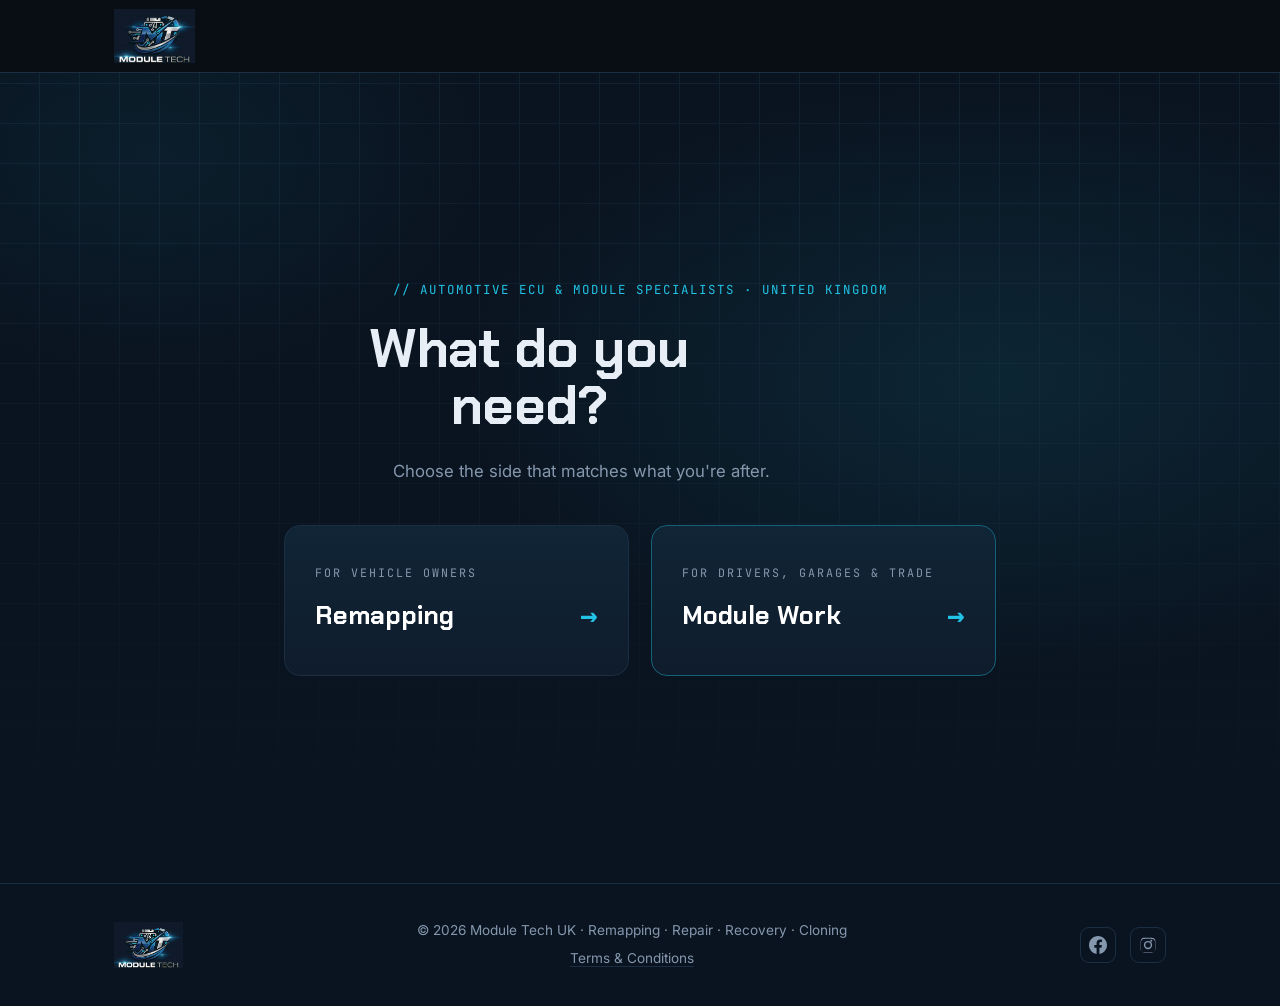
==== commit b251d81a: "Add files via upload" ====
--- a/index.html
+++ b/index.html
@@ -64,246 +64,25 @@
 <header>
   <div class="wrap bar">
     <a href="#top" class="logo"><img src="logo-header.png" alt="Module Tech UK"></a>
-    <nav class="links" id="site-nav">
-      <a href="#areas">Areas</a>
-      <a href="#about">About</a>
-      <a href="#contact">Contact</a>
-    </nav>
-    <a href="#contact" class="nav-cta">Get a quote</a>
-    <button class="menu-btn" type="button" aria-expanded="false" aria-controls="site-nav">Menu</button>
   </div>
 </header>
 
 <main id="top">
 
-  <section class="hero">
-    <div class="wrap hero-inner">
-      <div class="hero-text">
-        <div class="eyebrow">// Automotive ECU &amp; module specialists · United Kingdom</div>
-        <h1>Remapped. Cloned. <em>Repaired.</em></h1>
-        <p>Two sides to what we do: performance remapping, and ECU &amp; module work — cloning, repair and data recovery. Open to drivers and garages alike, across cars, vans, trucks, agricultural and plant machinery.</p>
-        <div class="hero-cta">
-          <a href="remapping.html" class="btn btn-primary">Remapping →</a>
-          <a href="module-repair.html" class="btn btn-accent">Module Work →</a>
-        </div>
-        <div class="warranty-badge"><svg viewBox="0 0 24 24" fill="none" stroke="currentColor" stroke-width="1.8" aria-hidden="true"><path d="M12 3l7 3v5c0 4.4-3 8.3-7 10-4-1.7-7-5.6-7-10V6z"/><path d="M9 12l2 2 4-4"/></svg><strong>Lifetime warranty</strong> on our work</div>
-        <div class="status-line"><span class="blip"></span>Mobile service across Herts · modules by post UK-wide</div>
-      </div>
-      <div class="hero-art" aria-hidden="true">
-        <svg viewBox="0 0 360 360" xmlns="http://www.w3.org/2000/svg">
-          <defs>
-            <linearGradient id="chipg" x1="0" y1="0" x2="1" y2="1">
-              <stop offset="0" stop-color="#1c4a6e"/>
-              <stop offset="1" stop-color="#0f2438"/>
-            </linearGradient>
-            <radialGradient id="glow" cx="50%" cy="50%" r="50%">
-              <stop offset="0" stop-color="#22c3e6" stop-opacity=".35"/>
-              <stop offset="1" stop-color="#22c3e6" stop-opacity="0"/>
-            </radialGradient>
-          </defs>
-          <circle cx="180" cy="180" r="150" fill="url(#glow)"/>
-          <!-- traces -->
-          <g stroke="#22c3e6" stroke-width="2" fill="none" opacity=".55">
-            <path d="M30 90 H110 V140"/>
-            <path d="M30 150 H80"/>
-            <path d="M330 110 H250 V160"/>
-            <path d="M330 200 H280 V250"/>
-            <path d="M60 300 V240 H120"/>
-            <path d="M300 300 V250"/>
-          </g>
-          <g fill="#22c3e6">
-            <circle cx="30" cy="90" r="4"/><circle cx="30" cy="150" r="4"/>
-            <circle cx="330" cy="110" r="4"/><circle cx="330" cy="200" r="4"/>
-            <circle cx="60" cy="300" r="4"/><circle cx="300" cy="300" r="4"/>
-          </g>
-          <!-- chip body -->
-          <rect x="115" y="115" width="130" height="130" rx="14" fill="url(#chipg)" stroke="#2e6f96" stroke-width="2"/>
-          <rect x="138" y="138" width="84" height="84" rx="8" fill="none" stroke="#22c3e6" stroke-width="1.5" opacity=".7"/>
-          <text x="180" y="192" text-anchor="middle" font-family="'Chakra Petch',sans-serif" font-size="34" font-weight="700" fill="#cfe9f4">MT</text>
-          <!-- pins -->
-          <g fill="#3a7ea3">
-            <rect x="128" y="103" width="10" height="14" rx="2"/><rect x="150" y="103" width="10" height="14" rx="2"/><rect x="172" y="103" width="10" height="14" rx="2"/><rect x="194" y="103" width="10" height="14" rx="2"/><rect x="216" y="103" width="10" height="14" rx="2"/>
-            <rect x="128" y="243" width="10" height="14" rx="2"/><rect x="150" y="243" width="10" height="14" rx="2"/><rect x="172" y="243" width="10" height="14" rx="2"/><rect x="194" y="243" width="10" height="14" rx="2"/><rect x="216" y="243" width="10" height="14" rx="2"/>
-            <rect x="103" y="128" width="14" height="10" rx="2"/><rect x="103" y="150" width="14" height="10" rx="2"/><rect x="103" y="172" width="14" height="10" rx="2"/><rect x="103" y="194" width="14" height="10" rx="2"/><rect x="103" y="216" width="14" height="10" rx="2"/>
-            <rect x="243" y="128" width="14" height="10" rx="2"/><rect x="243" y="150" width="14" height="10" rx="2"/><rect x="243" y="172" width="14" height="10" rx="2"/><rect x="243" y="194" width="14" height="10" rx="2"/><rect x="243" y="216" width="14" height="10" rx="2"/>
-          </g>
-          <!-- pulse dots -->
-          <circle class="pulse p1" cx="110" cy="140" r="4" fill="#22c3e6"/>
-          <circle class="pulse p2" cx="250" cy="160" r="4" fill="#22c3e6"/>
-          <circle class="pulse p3" cx="120" cy="240" r="4" fill="#22c3e6"/>
-          <!-- scanning line over chip -->
-          <clipPath id="chipclip"><rect x="115" y="115" width="130" height="130" rx="14"/></clipPath>
-          <g clip-path="url(#chipclip)">
-            <rect class="scanline" x="115" y="115" width="130" height="3" fill="#3df0ff" opacity=".9"/>
-          </g>
-          <!-- rotating diagnostic ring -->
-          <circle class="diag-ring" cx="180" cy="180" r="165" fill="none" stroke="#22c3e6" stroke-width="1" stroke-dasharray="6 14" opacity=".4"/>
-        </svg>
-      </div>
-    </div>
-  </section>
-
-  <section class="routes" id="routes">
+  <section class="hero gate-hero">
     <div class="wrap">
-      <div class="routes-grid">
-
-        <a class="route" href="remapping.html">
-          <div class="route-ico"><svg viewBox="0 0 24 24" fill="none" stroke="currentColor" stroke-width="1.6"><path d="M3 12h4l2-7 4 14 2-7h6"/></svg></div>
-          <div class="r-who">For vehicle owners</div>
-          <h3>ECU Remapping</h3>
-
-          <p>More power, better economy or a smoother drive — with gains kept within safe limits. Mobile service across Watford and Hertfordshire.</p>
-          <div class="r-foot">
-            <span class="r-price">From £200</span>
-            <span class="r-go">Remapping →</span>
-          </div>
+      <div class="eyebrow">// Automotive ECU &amp; module specialists · United Kingdom</div>
+      <h1>What do you need?</h1>
+      <p>Choose the side that matches what you're after.</p>
+      <div class="gate-choices">
+        <a href="remapping.html" class="gate-card">
+          <span class="r-who">For vehicle owners</span>
+          <span class="gate-title">Remapping <span class="arrow">→</span></span>
         </a>
-
-        <a class="route" href="module-repair.html">
-          <div class="route-ico"><svg viewBox="0 0 24 24" fill="none" stroke="currentColor" stroke-width="1.6"><rect x="9" y="9" width="11" height="11" rx="2"/><path d="M5 15H4a1 1 0 0 1-1-1V4a1 1 0 0 1 1-1h10a1 1 0 0 1 1 1v1"/></svg></div>
-          <div class="r-who">For drivers, garages &amp; trade</div>
-          <h3>ECU &amp; Module Work</h3>
-          <p>Cloning, component-level repair and data recovery. Send us the faulty unit from anywhere in the UK — private customer or garage — and we'll sort it and send it back ready to fit.</p>
-          <div class="r-foot">
-            <span class="r-price">Cloning from £150</span>
-            <span class="r-go">Module work →</span>
-          </div>
+        <a href="module-repair.html" class="gate-card gate-card-accent">
+          <span class="r-who">For drivers, garages &amp; trade</span>
+          <span class="gate-title">Module Work <span class="arrow">→</span></span>
         </a>
-
-      </div>
-    </div>
-  </section>
-
-  <div class="vehicle-strip">
-    <div class="wrap">
-      <span>Cars</span><span>Vans</span><span>Trucks</span><span>Agricultural</span><span>Plant &amp; machinery</span>
-    </div>
-  </div>
-
-  <section class="statband">
-    <div class="wrap statband-grid">
-      <div class="bigstat"><strong data-count="5">5</strong><span>vehicle sectors<br>covered</span></div>
-      <div class="bigstat"><strong>LIFETIME</strong><span>warranty on<br>our work</span></div>
-      <div class="bigstat"><strong>UK</strong><span>wide service<br>by post</span></div>
-    </div>
-  </section>
-
-  <section id="process">
-    <div class="wrap">
-      <div class="sec-head">
-        <div class="tag">// How it works</div>
-        <h2>A simple process</h2>
-      </div>
-      <div class="steps">
-        <div class="step">
-          <div class="step-no">01</div>
-          <h4>Get in touch</h4>
-          <p>Tell us your vehicle, the module and the fault or the work you want. We'll give you a price and a plan.</p>
-        </div>
-        <div class="step">
-          <div class="step-no">02</div>
-          <h4>Send or book in</h4>
-          <p>Post the module to us, or arrange the work directly. We confirm what's needed before anything starts.</p>
-        </div>
-        <div class="step">
-          <div class="step-no">03</div>
-          <h4>We do the work</h4>
-          <p>Remap, repair, recover or clone — carried out precisely and tested before it goes back to you.</p>
-        </div>
-        <div class="step">
-          <div class="step-no">04</div>
-          <h4>Back on the road</h4>
-          <p>Your module returns ready to fit and run, with support if you have any questions.</p>
-        </div>
-      </div>
-    </div>
-  </section>
-
-  <section id="about" class="about">
-    <div class="wrap about-grid">
-      <div>
-        <div class="sec-head">
-          <div class="tag">// About us</div>
-          <h2>Module Tech UK</h2>
-        </div>
-        <p>Module Tech was founded on a simple combination that's rare in this trade: deep expertise in computing and circuit boards, paired with real hands-on garage experience. That means we don't just plug in a tool and hope — we understand the electronics at component level and the vehicles they sit in.</p>
-        <p>From performance remapping to board-level repair, module recovery and cloning, we work across cars, vans, trucks, agricultural and plant machinery. Whether it's a faulty ECU, a corrupted module or a remap for more performance and economy, the work is done with genuine technical know-how.</p>
-        <p class="muted-p">Our focus is straightforward: precise work, honest pricing and getting your vehicle running as it should — without the cost and delay of main-dealer replacement.</p>
-      </div>
-      <div class="about-stats">
-        <div class="stat"><strong>5</strong><span>vehicle sectors covered</span></div>
-        <div class="stat"><strong>4</strong><span>core services</span></div>
-        <div class="stat"><strong>UK</strong><span>nationwide by post</span></div>
-      </div>
-    </div>
-  </section>
-
-  <section id="areas" class="areas">
-    <div class="wrap">
-      <div class="sec-head">
-        <div class="tag">// Where we work</div>
-        <h2>Areas we cover</h2>
-      </div>
-      <div class="areas-grid">
-        <div class="area-card">
-          <div class="area-ico"><svg viewBox="0 0 24 24" fill="none" stroke="currentColor" stroke-width="1.6"><path d="M12 21s-7-5.7-7-11a7 7 0 0 1 14 0c0 5.3-7 11-7 11z"/><circle cx="12" cy="10" r="2.5"/></svg></div>
-          <h4>Mobile service</h4>
-          <p>We come to you across Watford, Hertfordshire and the surrounding areas — including Luton, Hitchin, Bishop's Stortford, Harlow and Enfield.</p>
-          <div class="area-tags"><span>Watford</span><span>St Albans</span><span>Hemel Hempstead</span><span>Luton</span><span>Hitchin</span><span>Harlow</span><span>Enfield</span><span>+ surrounding</span></div>
-        </div>
-        <div class="area-card">
-          <div class="area-ico"><svg viewBox="0 0 24 24" fill="none" stroke="currentColor" stroke-width="1.6"><rect x="2" y="7" width="20" height="13" rx="2"/><path d="M2 11h20M7 7V4h10v3"/></svg></div>
-          <h4>By post — UK-wide</h4>
-          <p>Anywhere in the UK, you can remove and post your module to us for repair, recovery or cloning. We test it, sort it, and send it back ready to fit.</p>
-          <div class="area-tags"><span>Repair</span><span>Recovery</span><span>Cloning</span><span>Nationwide</span></div>
-        </div>
-      </div>
-      <div class="town-links">
-        <span>Popular areas:</span>
-        <a href="remapping-watford.html">Remapping Watford</a>
-        <a href="remapping-st-albans.html">St Albans</a>
-        <a href="remapping-hemel-hempstead.html">Hemel Hempstead</a>
-        <a href="remapping-luton.html">Luton</a>
-      </div>
-      <p class="areas-note">Not sure if you're in range for mobile work? <a href="#contact">Drop us a message</a> and we'll let you know.</p>
-    </div>
-  </section>
-
-  <!-- GALLERY HIDDEN until real photos available — uncomment to restore
-  <section id="gallery">
-    <div class="wrap">
-      <div class="sec-head">
-        <div class="tag">// Our work</div>
-        <h2>Recent jobs</h2>
-      </div>
-      <div class="gallery-grid">
-        <div class="shot"><svg viewBox="0 0 24 24" fill="none" stroke="currentColor" stroke-width="1.3"><rect x="3" y="3" width="18" height="18" rx="2"/><circle cx="8.5" cy="8.5" r="1.5"/><path d="m21 15-5-5L5 21"/></svg><span>Photo coming soon</span></div>
-        <div class="shot"><svg viewBox="0 0 24 24" fill="none" stroke="currentColor" stroke-width="1.3"><rect x="3" y="3" width="18" height="18" rx="2"/><circle cx="8.5" cy="8.5" r="1.5"/><path d="m21 15-5-5L5 21"/></svg><span>Photo coming soon</span></div>
-        <div class="shot"><svg viewBox="0 0 24 24" fill="none" stroke="currentColor" stroke-width="1.3"><rect x="3" y="3" width="18" height="18" rx="2"/><circle cx="8.5" cy="8.5" r="1.5"/><path d="m21 15-5-5L5 21"/></svg><span>Photo coming soon</span></div>
-        <div class="shot"><svg viewBox="0 0 24 24" fill="none" stroke="currentColor" stroke-width="1.3"><rect x="3" y="3" width="18" height="18" rx="2"/><circle cx="8.5" cy="8.5" r="1.5"/><path d="m21 15-5-5L5 21"/></svg><span>Photo coming soon</span></div>
-        <div class="shot"><svg viewBox="0 0 24 24" fill="none" stroke="currentColor" stroke-width="1.3"><rect x="3" y="3" width="18" height="18" rx="2"/><circle cx="8.5" cy="8.5" r="1.5"/><path d="m21 15-5-5L5 21"/></svg><span>Photo coming soon</span></div>
-        <div class="shot"><svg viewBox="0 0 24 24" fill="none" stroke="currentColor" stroke-width="1.3"><rect x="3" y="3" width="18" height="18" rx="2"/><circle cx="8.5" cy="8.5" r="1.5"/><path d="m21 15-5-5L5 21"/></svg><span>Photo coming soon</span></div>
-      </div>
-      <p class="gallery-note">Photos of completed work will appear here as jobs come in.</p>
-    </div>
-  </section>
-  -->
-
-  <section id="contact">
-    <div class="wrap">
-      <div class="sec-head">
-        <div class="tag">// Not sure which?</div>
-        <h2>Still deciding?</h2>
-      </div>
-      <p style="color:var(--muted);max-width:60ch">Pick whichever's closest to what you need, and there's a quote form waiting on that page. Or just call, email or WhatsApp us and we'll point you the right way.</p>
-      <div class="hero-cta" style="margin-top:24px">
-        <a href="remapping.html" class="btn btn-primary">Remapping →</a>
-        <a href="module-repair.html" class="btn btn-accent">Module Work →</a>
-      </div>
-      <div class="contact-detail" style="margin-top:34px">
-        <span>email</span><br>info@moduletech.co.uk<br><br>
-        <span>phone</span><br><a href="tel:+447534000847" style="color:var(--accent)">07534 000847</a><br><br>
-        <span>area</span><br>United Kingdom
       </div>
     </div>
   </section>
@@ -328,31 +107,6 @@
   </div>
 </footer>
 
-<div class="float-stack">
-  <a href="tel:+447534000847" class="call-float" aria-label="Call us">
-    <svg viewBox="0 0 24 24" fill="currentColor" aria-hidden="true"><path d="M6.6 10.8c1.4 2.8 3.8 5.1 6.6 6.6l2.2-2.2c.3-.3.7-.4 1-.2 1.1.4 2.3.6 3.6.6.6 0 1 .4 1 1V20c0 .6-.4 1-1 1C10.6 21 3 13.4 3 4c0-.6.4-1 1-1h3.5c.6 0 1 .4 1 1 0 1.2.2 2.4.6 3.6.1.4 0 .7-.2 1l-2.3 2.2z"/></svg>
-  </a>
-  <a href="https://wa.me/447534000847" class="wa-float" target="_blank" rel="noopener" aria-label="Message us on WhatsApp">
-    <svg viewBox="0 0 32 32" fill="currentColor" aria-hidden="true">
-      <path d="M16 .5C7.4.5.5 7.4.5 16c0 2.8.8 5.5 2.2 7.9L.5 31.5l7.8-2.1c2.3 1.3 4.9 1.9 7.7 1.9 8.6 0 15.5-6.9 15.5-15.5S24.6.5 16 .5zm0 28.3c-2.5 0-4.9-.7-7-1.9l-.5-.3-4.6 1.2 1.2-4.5-.3-.5c-1.4-2.2-2.1-4.7-2.1-7.3C2.6 8.6 8.6 2.6 16 2.6S29.4 8.6 29.4 16 23.4 28.8 16 28.8zm7.6-9.6c-.4-.2-2.5-1.2-2.8-1.4-.4-.1-.7-.2-.9.2-.3.4-1.1 1.4-1.3 1.6-.2.2-.5.3-.9.1-.4-.2-1.8-.6-3.4-2.1-1.2-1.1-2.1-2.5-2.3-2.9-.2-.4 0-.6.2-.8.2-.2.4-.5.6-.7.2-.2.3-.4.4-.7.1-.3.1-.5 0-.7-.1-.2-.9-2.2-1.3-3-.3-.8-.7-.7-.9-.7h-.8c-.3 0-.7.1-1 .5-.4.4-1.4 1.3-1.4 3.2s1.4 3.7 1.6 4c.2.3 2.8 4.3 6.8 6 .9.4 1.7.7 2.3.9.9.3 1.8.3 2.5.2.8-.1 2.5-1 2.8-2 .3-1 .3-1.8.2-2-.1-.2-.4-.3-.8-.5z"/>
-    </svg>
-  </a>
-</div>
-
-<script>
-// Scroll reveal
-const revealEls=document.querySelectorAll('.sec-head, .card, .step, .stat, .shot, .faq details, .about-grid > div, .price-badge, .area-card');
-revealEls.forEach(el=>el.classList.add('reveal'));
-if('IntersectionObserver' in window){
-  const io=new IntersectionObserver((entries)=>{
-    entries.forEach(e=>{ if(e.isIntersecting){ e.target.classList.add('in'); io.unobserve(e.target); } });
-  },{threshold:.12});
-  revealEls.forEach(el=>io.observe(el));
-}else{
-  revealEls.forEach(el=>el.classList.add('in'));
-}
-
-</script>
 <script src="site.js?v=74079be0" defer></script>
 </body>
 </html>
--- a/styles.css
+++ b/styles.css
@@ -313,6 +313,24 @@
 .route .r-go{font-family:'Chakra Petch',sans-serif;font-weight:600;font-size:.9rem;color:var(--accent)}
 @media(max-width:760px){.routes-grid{grid-template-columns:1fr}.routes{padding-bottom:56px}}
 
+/* ===== Gate landing page (index.html) ===== */
+.gate-hero{min-height:calc(100vh - 90px);display:flex;align-items:center;padding:60px 0}
+.gate-hero .wrap{width:100%;text-align:center;max-width:760px}
+.gate-hero h1{font-size:clamp(2.2rem,5vw,3.4rem);margin:14px 0 10px}
+.gate-hero > .wrap > p{color:var(--muted);font-size:1.05rem;margin-bottom:40px}
+.gate-choices{display:grid;grid-template-columns:1fr 1fr;gap:22px;text-align:left}
+.gate-card{
+  display:flex;flex-direction:column;gap:14px;padding:38px 30px;
+  background:linear-gradient(180deg,var(--panel2),var(--panel));
+  border:1px solid var(--line);border-radius:16px;transition:.25s;
+}
+.gate-card:hover{border-color:var(--accent-dim);transform:translateY(-4px);box-shadow:0 18px 40px rgba(0,0,0,.35)}
+.gate-card .r-who{font-family:'JetBrains Mono',monospace;font-size:.73rem;letter-spacing:2px;text-transform:uppercase;color:var(--muted)}
+.gate-card .gate-title{font-family:'Chakra Petch',sans-serif;font-weight:700;font-size:1.6rem;color:#fff;display:flex;align-items:center;justify-content:space-between}
+.gate-card .arrow{color:var(--accent)}
+.gate-card-accent{border-color:var(--accent-dim)}
+@media(max-width:760px){.gate-choices{grid-template-columns:1fr}.gate-hero{min-height:auto;padding:48px 0}}
+
 /* ===== Module list (trade) ===== */
 .modlist{display:grid;grid-template-columns:repeat(3,1fr);gap:14px}
 .modlist div{background:var(--panel);border:1px solid var(--line);border-radius:10px;padding:16px 18px}
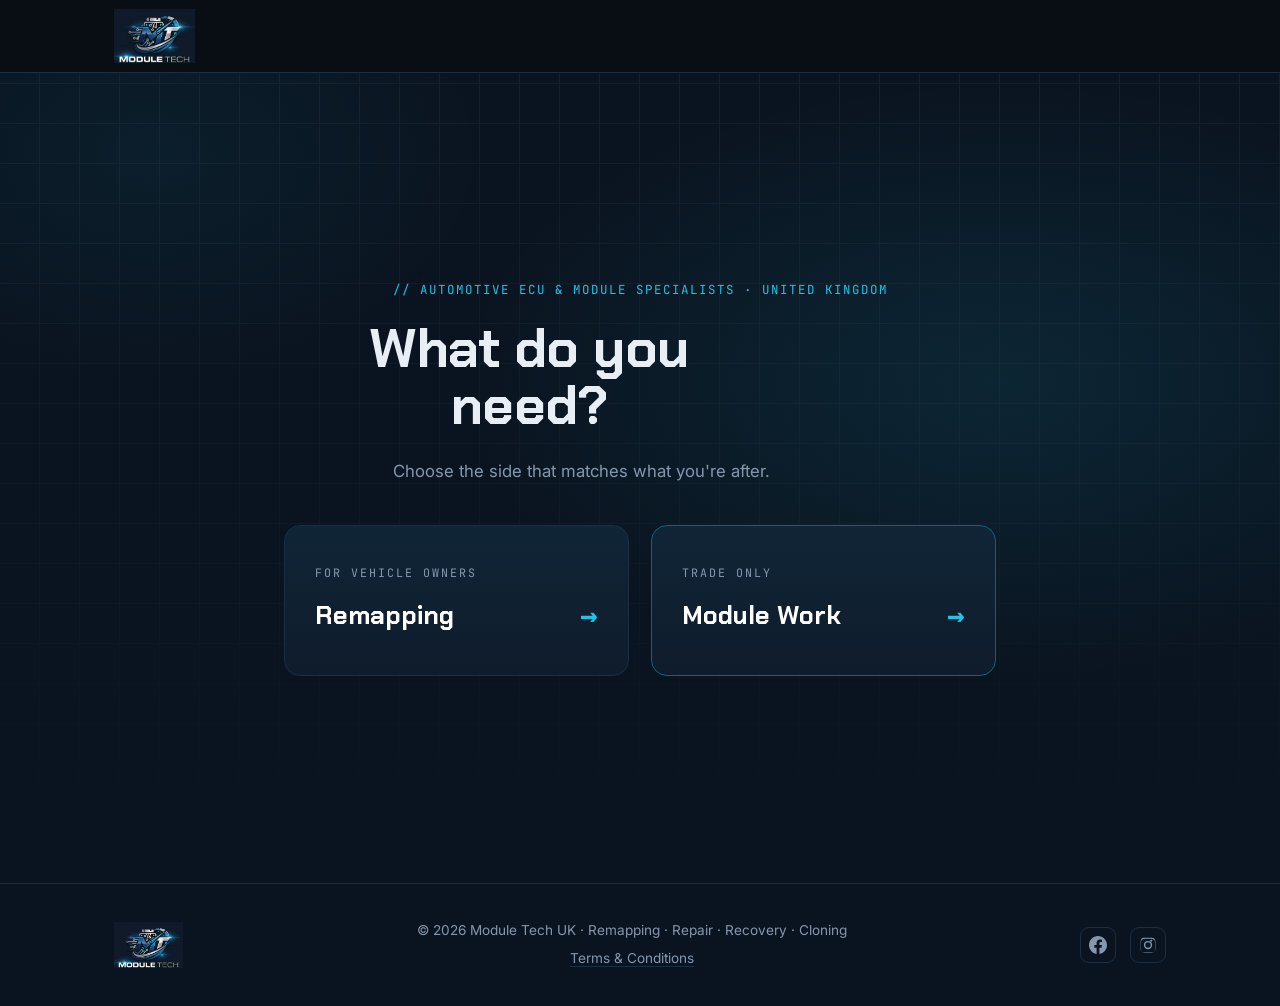
==== commit b3812329: "Update vehicle owner description in index.html" ====
--- a/index.html
+++ b/index.html
@@ -4,7 +4,7 @@
 <meta charset="UTF-8">
 <meta name="viewport" content="width=device-width, initial-scale=1.0">
 <title>Module Tech UK | ECU Remapping, Module Repair & Cloning</title>
-<meta name="description" content="ECU remapping, module repair, recovery and cloning for cars, vans, trucks, agricultural and plant machinery. Serving Watford and UK-wide by post. Remaps from £200.">
+<meta name="description" content="ECU remapping, module repair, recovery and cloning for cars, vans, trucks, agricultural and plant machinery. Serving Watford and UK-wide by post. Remaps from £300.">
 <link rel="canonical" href="https://moduletech.co.uk/">
 
 <!-- Favicon -->
@@ -47,7 +47,7 @@
     "https://www.instagram.com/moduletechuk"
   ],
   "makesOffer": [
-    {"@type": "Offer", "itemOffered": {"@type": "Service", "name": "ECU Remapping"}, "priceSpecification": {"@type": "PriceSpecification", "minPrice": "200", "priceCurrency": "GBP"}},
+    {"@type": "Offer", "itemOffered": {"@type": "Service", "name": "ECU Remapping"}, "priceSpecification": {"@type": "PriceSpecification", "minPrice": "300", "priceCurrency": "GBP"}},
     {"@type": "Offer", "itemOffered": {"@type": "Service", "name": "ECU and Module Cloning"}, "priceSpecification": {"@type": "PriceSpecification", "minPrice": "150", "priceCurrency": "GBP"}},
     {"@type": "Offer", "itemOffered": {"@type": "Service", "name": "Module Repair"}, "priceSpecification": {"@type": "PriceSpecification", "minPrice": "250", "priceCurrency": "GBP"}},
     {"@type": "Offer", "itemOffered": {"@type": "Service", "name": "Module Data Recovery"}},
@@ -80,7 +80,7 @@
           <span class="gate-title">Remapping <span class="arrow">→</span></span>
         </a>
         <a href="module-repair.html" class="gate-card gate-card-accent">
-          <span class="r-who">For drivers, garages &amp; trade</span>
+          <span class="r-who">Trade only</span>
           <span class="gate-title">Module Work <span class="arrow">→</span></span>
         </a>
       </div>
--- a/styles.css
+++ b/styles.css
@@ -331,6 +331,25 @@
 .gate-card-accent{border-color:var(--accent-dim)}
 @media(max-width:760px){.gate-choices{grid-template-columns:1fr}.gate-hero{min-height:auto;padding:48px 0}}
 
+/* ===== Who it's for (image cards) ===== */
+.who-grid{display:grid;grid-template-columns:repeat(3,1fr);gap:20px}
+.who-thumb{display:block;padding:0;border:none;background:none;cursor:zoom-in;border-radius:14px}
+.who-thumb img{
+  width:100%;height:auto;display:block;border-radius:14px;
+  border:1px solid var(--line);transition:.25s;
+}
+.who-thumb:hover img{border-color:var(--accent-dim);transform:translateY(-4px);box-shadow:0 18px 40px rgba(0,0,0,.35)}
+.who-thumb:focus-visible img{outline:2px solid var(--accent);outline-offset:2px}
+@media(max-width:900px){.who-grid{grid-template-columns:repeat(2,1fr)}}
+@media(max-width:560px){.who-grid{grid-template-columns:1fr}}
+
+/* ===== Image lightbox ===== */
+.lightbox-overlay{position:fixed;inset:0;z-index:90;background:rgba(4,10,18,.86);backdrop-filter:blur(4px);display:flex;align-items:center;justify-content:center;padding:24px;opacity:0;animation:fadeIn .2s ease forwards}
+.lightbox-overlay[hidden]{display:none}
+.lightbox-overlay img{max-width:min(94vw,1456px);max-height:88vh;width:auto;height:auto;border-radius:14px;border:1px solid var(--line);box-shadow:0 30px 80px rgba(0,0,0,.6);animation:rise .25s ease forwards}
+.lightbox-close{position:fixed;top:20px;right:24px;width:42px;height:42px;border-radius:9px;border:1px solid var(--line);background:var(--bg);color:var(--muted);font-size:1.6rem;line-height:1;cursor:pointer;transition:.2s}
+.lightbox-close:hover{color:var(--accent);border-color:var(--accent)}
+
 /* ===== Module list (trade) ===== */
 .modlist{display:grid;grid-template-columns:repeat(3,1fr);gap:14px}
 .modlist div{background:var(--panel);border:1px solid var(--line);border-radius:10px;padding:16px 18px}
@@ -345,6 +364,7 @@
 .pricecard .p-amt{font-family:'Chakra Petch',sans-serif;font-weight:700;font-size:2rem;color:var(--accent);line-height:1}
 .pricecard .p-lab{font-family:'JetBrains Mono',monospace;font-size:.74rem;letter-spacing:1px;text-transform:uppercase;color:var(--muted);margin-top:9px}
 .pricecard .p-note{color:var(--muted);font-size:.88rem;margin-top:10px}
+.pricecard .p-trade{margin-top:14px;display:inline-block;font-family:'JetBrains Mono',monospace;font-size:.72rem;letter-spacing:.5px;color:var(--accent2);border:1px solid var(--line);border-radius:999px;padding:5px 12px}
 @media(max-width:680px){.pricerow{grid-template-columns:1fr}}
 
 /* ===== Trade band ===== */
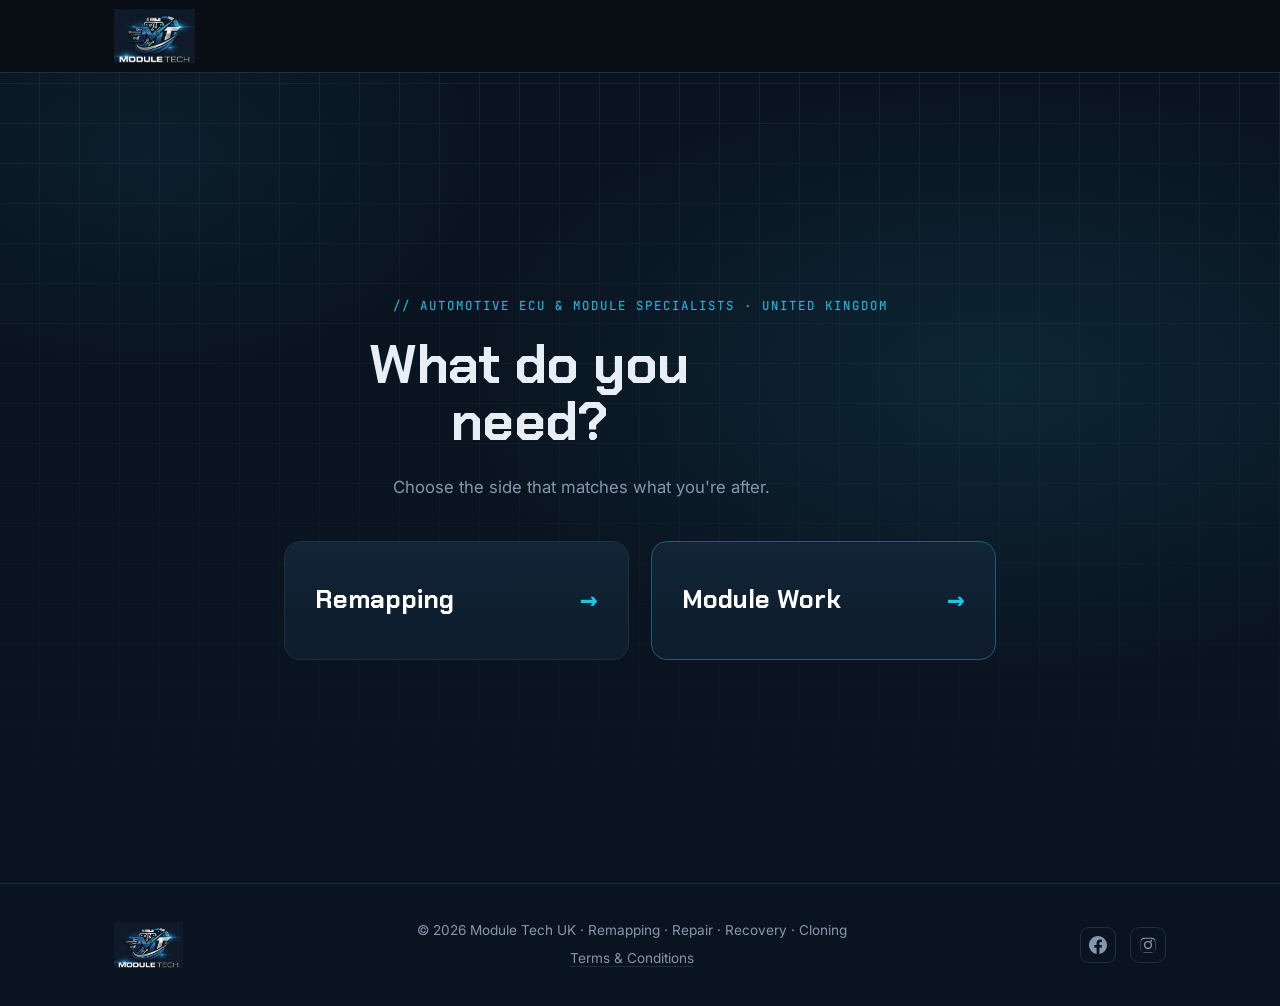
==== commit f3ebf416: "Remove redundant span elements in index.html Removed unnecessary span elements for vehicle owners an" ====
--- a/index.html
+++ b/index.html
@@ -76,11 +76,9 @@
       <p>Choose the side that matches what you're after.</p>
       <div class="gate-choices">
         <a href="remapping.html" class="gate-card">
-          <span class="r-who">For vehicle owners</span>
           <span class="gate-title">Remapping <span class="arrow">→</span></span>
         </a>
         <a href="module-repair.html" class="gate-card gate-card-accent">
-          <span class="r-who">Trade only</span>
           <span class="gate-title">Module Work <span class="arrow">→</span></span>
         </a>
       </div>
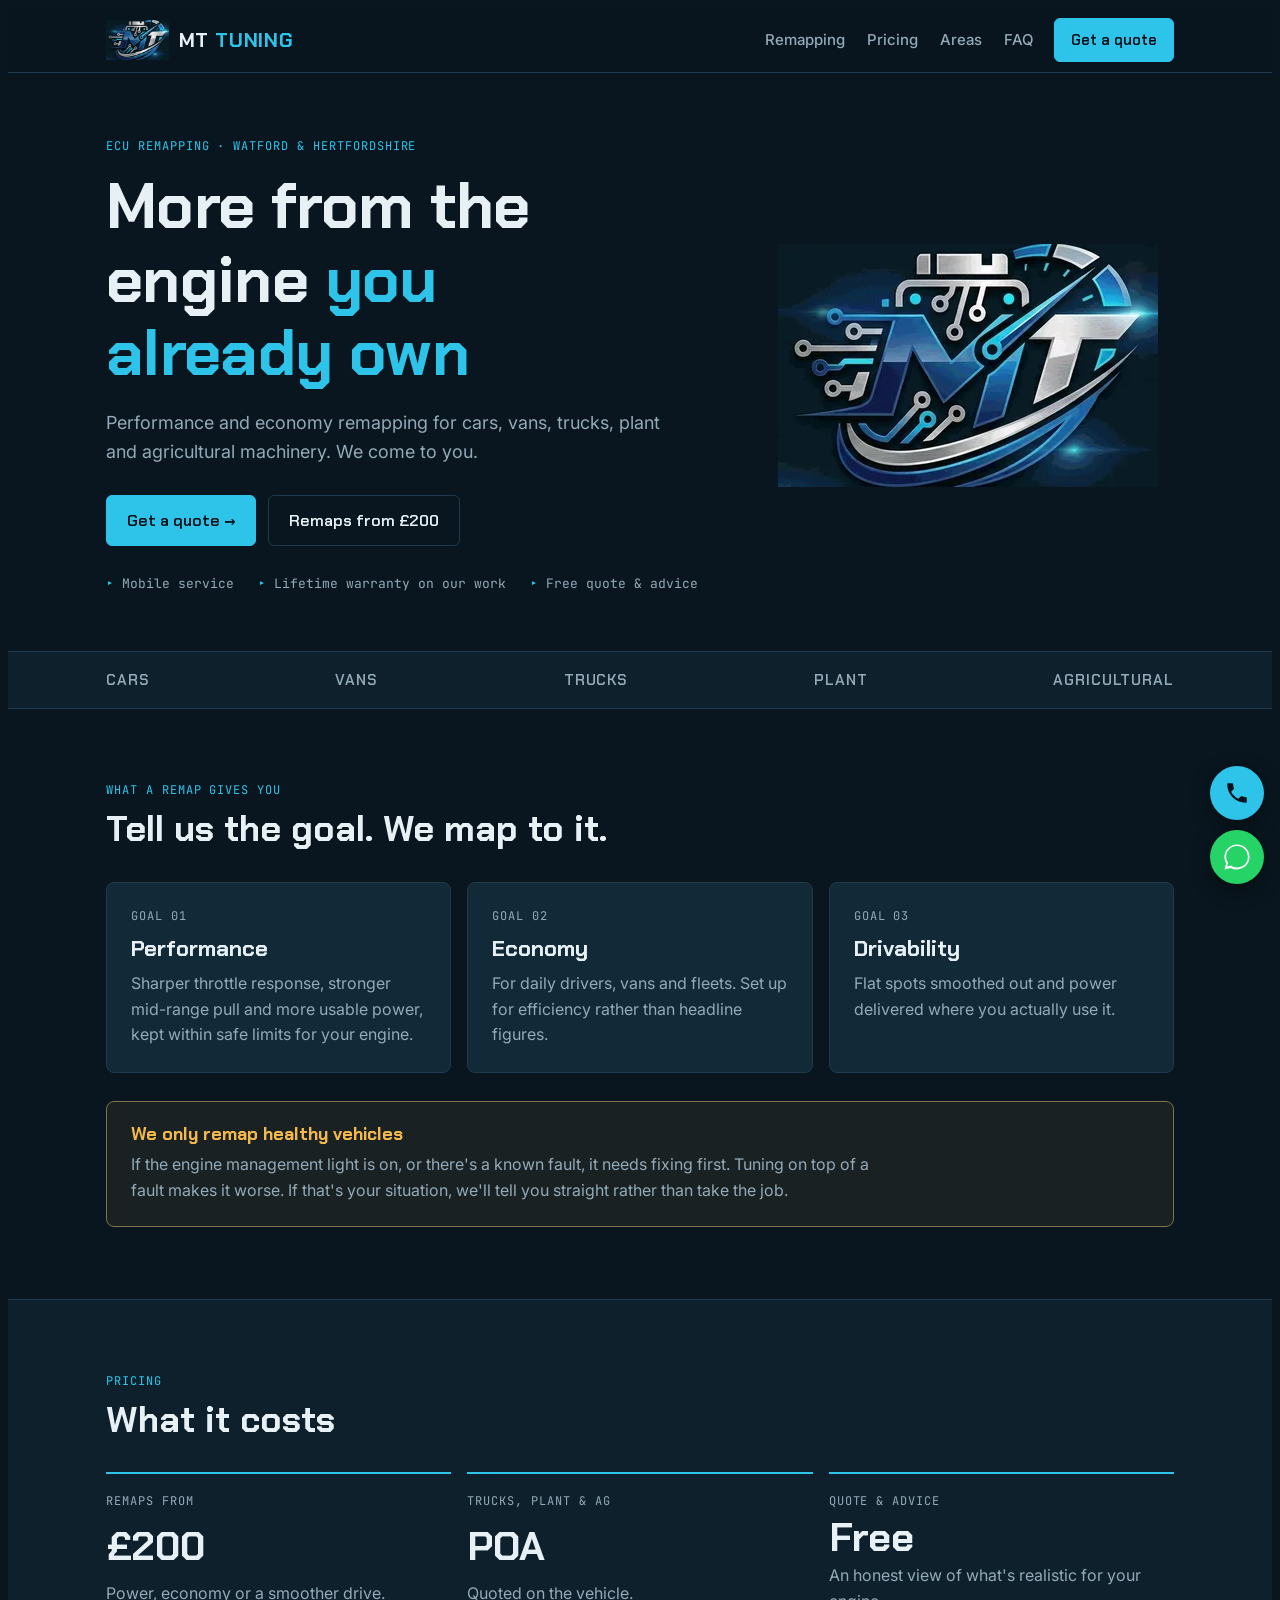
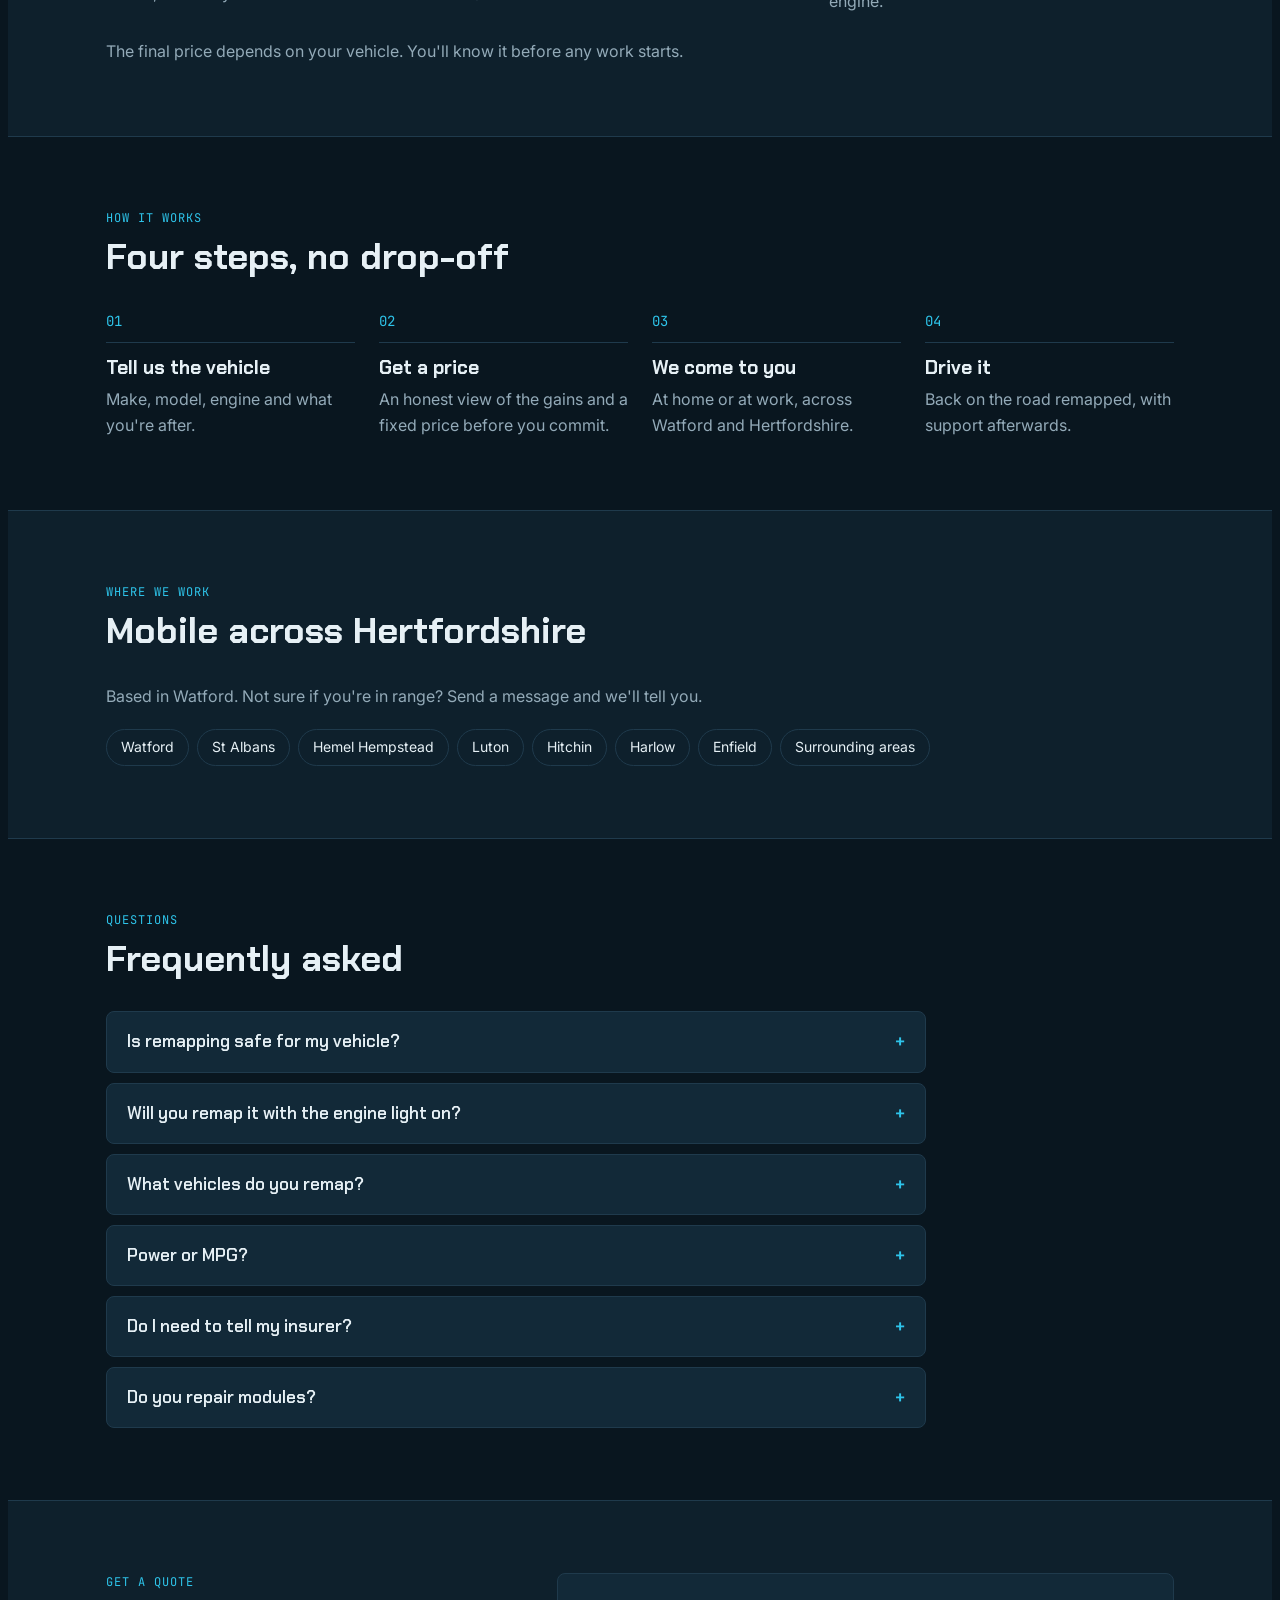
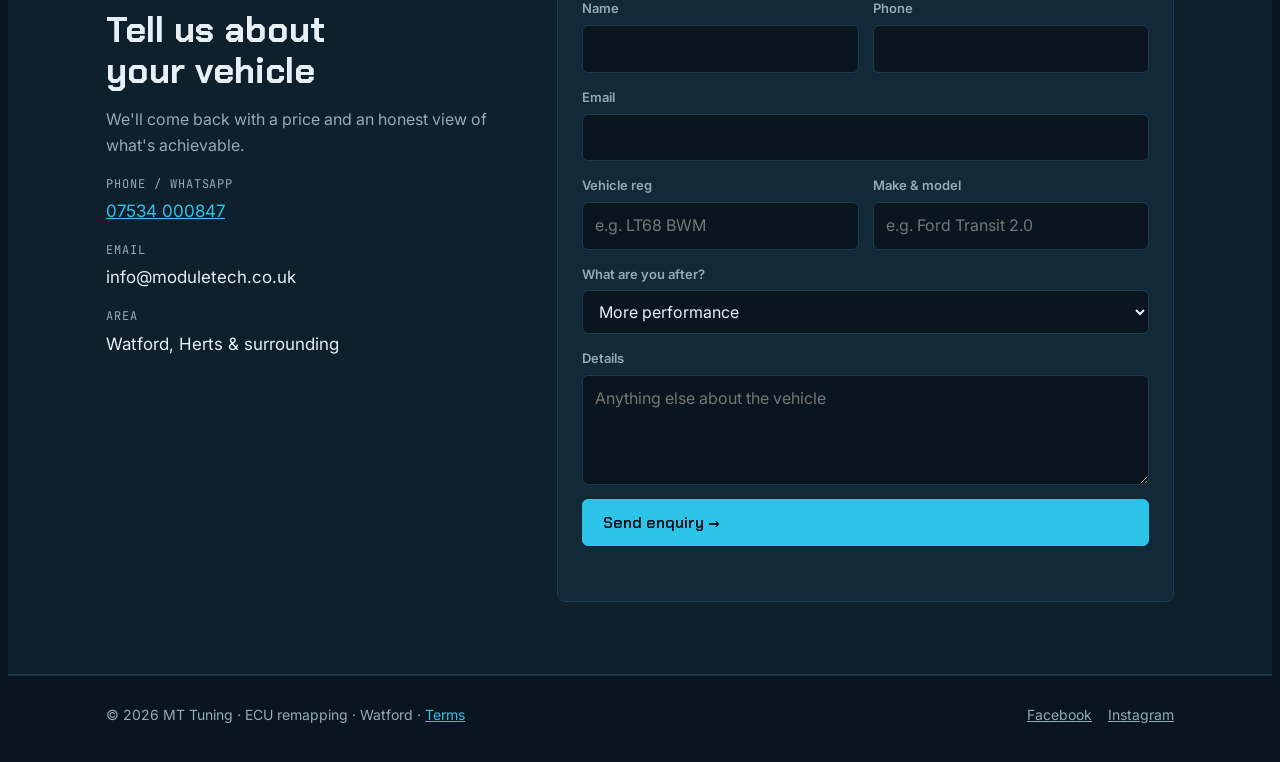
==== commit c3891168: "Add files via upload" ====
--- a/index.html
+++ b/index.html
@@ -2,109 +2,214 @@
 <html lang="en-GB">
 <head>
 <meta charset="UTF-8">
-<meta name="viewport" content="width=device-width, initial-scale=1.0">
-<title>Module Tech UK | ECU Remapping, Module Repair & Cloning</title>
-<meta name="description" content="ECU remapping, module repair, recovery and cloning for cars, vans, trucks, agricultural and plant machinery. Serving Watford and UK-wide by post. Remaps from £300.">
+<meta name="viewport" content="width=device-width, initial-scale=1.0, viewport-fit=cover">
+<title>MT Tuning | Mobile ECU Remapping in Watford & Hertfordshire</title>
+<meta name="description" content="Mobile ECU remapping for cars, vans, trucks, plant and agricultural machinery across Watford and Hertfordshire. Remaps from £200. Lifetime warranty on our work.">
 <link rel="canonical" href="https://moduletech.co.uk/">
-
-<!-- Favicon -->
-<link rel="icon" type="image/x-icon" href="favicon.ico">
 <link rel="icon" type="image/png" sizes="32x32" href="favicon-32.png">
 <link rel="icon" type="image/png" sizes="16x16" href="favicon-16.png">
 <link rel="apple-touch-icon" sizes="180x180" href="favicon-180.png">
-
-<!-- Social share preview -->
 <meta property="og:type" content="website">
-<meta property="og:title" content="Module Tech UK | ECU Remapping, Module Repair & Cloning">
-<meta property="og:description" content="ECU remapping, module repair, recovery and cloning for cars, vans, trucks, agricultural and plant machinery. Serving Watford and UK-wide by post.">
+<meta property="og:title" content="MT Tuning | Mobile ECU Remapping in Watford & Hertfordshire">
+<meta property="og:description" content="Mobile ECU remapping for cars, vans, trucks, plant and agricultural machinery across Watford and Hertfordshire. Remaps from £200. Lifetime warranty on our work.">
 <meta property="og:url" content="https://moduletech.co.uk/">
-<meta property="og:image" content="https://moduletech.co.uk/logo-social.png">
-<meta property="og:image:width" content="1200">
-<meta property="og:image:height" content="630">
-<meta property="og:image:alt" content="Module Tech UK">
+<meta property="og:image" content="https://moduletech.co.uk/mt-emblem.png">
 <meta property="og:locale" content="en_GB">
-<meta name="twitter:card" content="summary_large_image">
-
-<!-- Structured data: local business -->
-<script type="application/ld+json">
-{
-  "@context": "https://schema.org",
-  "@type": "AutoRepair",
-  "name": "Module Tech UK",
-  "description": "ECU remapping, module repair, recovery and cloning for cars, vans, trucks, agricultural and plant machinery.",
-  "url": "https://moduletech.co.uk/",
-  "telephone": "+447534000847",
-  "email": "info@moduletech.co.uk",
-  "image": "https://moduletech.co.uk/logo-social.png",
-  "areaServed": "United Kingdom",
-  "address": {
-    "@type": "PostalAddress",
-    "addressLocality": "Watford",
-    "addressCountry": "GB"
-  },
-  "sameAs": [
-    "https://www.facebook.com/profile.php?id=61589894204266",
-    "https://www.instagram.com/moduletechuk"
-  ],
-  "makesOffer": [
-    {"@type": "Offer", "itemOffered": {"@type": "Service", "name": "ECU Remapping"}, "priceSpecification": {"@type": "PriceSpecification", "minPrice": "300", "priceCurrency": "GBP"}},
-    {"@type": "Offer", "itemOffered": {"@type": "Service", "name": "ECU and Module Cloning"}, "priceSpecification": {"@type": "PriceSpecification", "minPrice": "150", "priceCurrency": "GBP"}},
-    {"@type": "Offer", "itemOffered": {"@type": "Service", "name": "Module Repair"}, "priceSpecification": {"@type": "PriceSpecification", "minPrice": "250", "priceCurrency": "GBP"}},
-    {"@type": "Offer", "itemOffered": {"@type": "Service", "name": "Module Data Recovery"}},
-    {"@type": "Offer", "itemOffered": {"@type": "Service", "name": "Aftertreatment and Emissions"}}
-  ]
-}
-</script><link rel="preconnect" href="https://fonts.googleapis.com">
+<link rel="preconnect" href="https://fonts.googleapis.com">
 <link rel="preconnect" href="https://fonts.gstatic.com" crossorigin>
 <link href="https://fonts.googleapis.com/css2?family=Chakra+Petch:wght@500;600;700&family=Inter:wght@400;500;600&family=JetBrains+Mono:wght@500&display=swap" rel="stylesheet">
-<link rel="stylesheet" href="styles.css?v=4095a878">
+<link rel="stylesheet" href="mt.css?v=1">
+<script type="application/ld+json">
+{"@context":"https://schema.org","@type":"AutoRepair","name":"MT Tuning",
+"description":"Mobile ECU remapping for cars, vans, trucks, plant and agricultural machinery.",
+"url":"https://moduletech.co.uk/","telephone":"+447534000847","email":"info@moduletech.co.uk",
+"image":"https://moduletech.co.uk/mt-emblem.png",
+"address":{"@type":"PostalAddress","addressLocality":"Watford","addressCountry":"GB"},
+"areaServed":["Watford","St Albans","Hemel Hempstead","Luton","Hertfordshire"],
+"sameAs":["https://www.facebook.com/profile.php?id=61589894204266","https://www.instagram.com/moduletechuk"],
+"makesOffer":{"@type":"Offer","itemOffered":{"@type":"Service","name":"ECU Remapping"},"priceSpecification":{"@type":"PriceSpecification","minPrice":"200","priceCurrency":"GBP"}}}
+</script>
 </head>
 <body>
-
 <header>
   <div class="wrap bar">
-    <a href="#top" class="logo"><img src="logo-header.png" alt="Module Tech UK"></a>
+    <a class="brand" href="#top"><img src="mt-emblem.webp" alt=""><span>MT <b>TUNING</b></span></a>
+    <nav aria-label="Main">
+      <a href="#remapping">Remapping</a>
+      <a href="#pricing">Pricing</a>
+      <a href="#areas">Areas</a>
+      <a href="#faq">FAQ</a>
+    </nav>
+    <a class="btn btn-primary" href="#contact">Get a quote</a>
   </div>
 </header>
-
 <main id="top">
-
-  <section class="hero gate-hero">
-    <div class="wrap">
-      <div class="eyebrow">// Automotive ECU &amp; module specialists · United Kingdom</div>
-      <h1>What do you need?</h1>
-      <p>Choose the side that matches what you're after.</p>
-      <div class="gate-choices">
-        <a href="remapping.html" class="gate-card">
-          <span class="gate-title">Remapping <span class="arrow">→</span></span>
-        </a>
-        <a href="module-repair.html" class="gate-card gate-card-accent">
-          <span class="gate-title">Module Work <span class="arrow">→</span></span>
-        </a>
-      </div>
-    </div>
-  </section>
-
+  <section class="hero">
+    <div class="wrap hero-grid">
+      <div>
+        <div class="tag">ECU remapping · Watford &amp; Hertfordshire</div>
+        <h1 style="margin-top:14px">More from the engine <em>you already own</em></h1>
+        <p class="lede">Performance and economy remapping for cars, vans, trucks, plant and agricultural machinery. We come to you.</p>
+        <div class="cta-row">
+          <a class="btn btn-primary" href="#contact">Get a quote →</a>
+          <a class="btn btn-ghost" href="#pricing">Remaps from £200</a>
+        </div>
+        <div class="facts">
+          <span>Mobile service</span>
+          <span>Lifetime warranty on our work</span>
+          <span>Free quote &amp; advice</span>
+        </div>
+      </div>
+      <div class="hero-art"><img src="mt-emblem.webp" alt="MT Tuning logo"></div>
+    </div>
+  </section>
+
+  <div class="strip">
+    <div class="wrap"><span>Cars</span><span>Vans</span><span>Trucks</span><span>Plant</span><span>Agricultural</span></div>
+  </div>
+
+  <section id="remapping">
+    <div class="wrap">
+      <div class="sec-head">
+        <div class="tag">What a remap gives you</div>
+        <h2>Tell us the goal. We map to it.</h2>
+      </div>
+      <div class="goals">
+        <div class="goal">
+          <div class="tag">Goal 01</div>
+          <h3>Performance</h3>
+          <p>Sharper throttle response, stronger mid-range pull and more usable power, kept within safe limits for your engine.</p>
+        </div>
+        <div class="goal">
+          <div class="tag">Goal 02</div>
+          <h3>Economy</h3>
+          <p>For daily drivers, vans and fleets. Set up for efficiency rather than headline figures.</p>
+        </div>
+        <div class="goal">
+          <div class="tag">Goal 03</div>
+          <h3>Drivability</h3>
+          <p>Flat spots smoothed out and power delivered where you actually use it.</p>
+        </div>
+      </div>
+      <div class="rule">
+        <h4>We only remap healthy vehicles</h4>
+        <p>If the engine management light is on, or there's a known fault, it needs fixing first. Tuning on top of a fault makes it worse. If that's your situation, we'll tell you straight rather than take the job.</p>
+      </div>
+    </div>
+  </section>
+
+  <section id="pricing" class="band">
+    <div class="wrap">
+      <div class="sec-head">
+        <div class="tag">Pricing</div>
+        <h2>What it costs</h2>
+      </div>
+      <div class="prices">
+        <div class="price"><span class="tag">Remaps from</span><strong>£200</strong><p>Power, economy or a smoother drive.</p></div>
+        <div class="price"><span class="tag">Trucks, plant &amp; ag</span><strong>POA</strong><p>Quoted on the vehicle.</p></div>
+        <div class="price"><span class="tag">Quote &amp; advice</span><strong>Free</strong><p>An honest view of what's realistic for your engine.</p></div>
+      </div>
+      <p class="note">The final price depends on your vehicle. You'll know it before any work starts.</p>
+    </div>
+  </section>
+
+  <section id="process">
+    <div class="wrap">
+      <div class="sec-head">
+        <div class="tag">How it works</div>
+        <h2>Four steps, no drop-off</h2>
+      </div>
+      <div class="steps">
+        <div class="step"><h4>Tell us the vehicle</h4><p>Make, model, engine and what you're after.</p></div>
+        <div class="step"><h4>Get a price</h4><p>An honest view of the gains and a fixed price before you commit.</p></div>
+        <div class="step"><h4>We come to you</h4><p>At home or at work, across Watford and Hertfordshire.</p></div>
+        <div class="step"><h4>Drive it</h4><p>Back on the road remapped, with support afterwards.</p></div>
+      </div>
+    </div>
+  </section>
+
+  <section id="areas" class="band">
+    <div class="wrap">
+      <div class="sec-head">
+        <div class="tag">Where we work</div>
+        <h2>Mobile across Hertfordshire</h2>
+      </div>
+      <p class="note" style="margin-top:0">Based in Watford. Not sure if you're in range? Send a message and we'll tell you.</p>
+      <div class="areas">
+        <span>Watford</span><span>St Albans</span><span>Hemel Hempstead</span><span>Luton</span><span>Hitchin</span><span>Harlow</span><span>Enfield</span><span>Surrounding areas</span>
+      </div>
+    </div>
+  </section>
+
+  <section id="faq">
+    <div class="wrap">
+      <div class="sec-head">
+        <div class="tag">Questions</div>
+        <h2>Frequently asked</h2>
+      </div>
+      <div class="faq">
+        <details><summary>Is remapping safe for my vehicle?</summary><p>Gains are kept within safe limits for your engine. Reliability comes before headline numbers.</p></details>
+        <details><summary>Will you remap it with the engine light on?</summary><p>No. Any fault needs fixing first.</p></details>
+        <details><summary>What vehicles do you remap?</summary><p>Cars, vans, trucks, plant and agricultural machinery. If you're unsure, ask.</p></details>
+        <details><summary>Power or MPG?</summary><p>A remap can improve either. They pull in different directions, so tell us which matters most.</p></details>
+        <details><summary>Do I need to tell my insurer?</summary><p>Yes. A remap is a modification and should be declared to your insurer.</p></details>
+        <details><summary>Do you repair modules?</summary><p>No. We only do remapping.</p></details>
+      </div>
+    </div>
+  </section>
+
+  <section id="contact" class="band">
+    <div class="wrap contact">
+      <div class="contact-copy">
+        <div class="tag">Get a quote</div>
+        <h2>Tell us about your vehicle</h2>
+        <p>We'll come back with a price and an honest view of what's achievable.</p>
+        <div class="detail"><span class="tag">Phone / WhatsApp</span><a href="tel:+447534000847">07534 000847</a></div>
+        <div class="detail"><span class="tag">Email</span>info@moduletech.co.uk</div>
+        <div class="detail"><span class="tag">Area</span>Watford, Herts &amp; surrounding</div>
+      </div>
+      <form id="quote-form" action="https://formspree.io/f/xlgynkbk" method="POST">
+        <input type="hidden" name="_subject" value="Remap enquiry from MT Tuning website">
+        <div class="row">
+          <div class="field"><label for="f-name">Name</label><input id="f-name" name="name" required></div>
+          <div class="field"><label for="f-phone">Phone</label><input id="f-phone" name="phone" type="tel"></div>
+        </div>
+        <div class="field"><label for="f-email">Email</label><input id="f-email" name="email" type="email" required></div>
+        <div class="row">
+          <div class="field"><label for="f-reg">Vehicle reg</label><input id="f-reg" name="reg" placeholder="e.g. LT68 BWM"></div>
+          <div class="field"><label for="f-model">Make &amp; model</label><input id="f-model" name="make_model" placeholder="e.g. Ford Transit 2.0"></div>
+        </div>
+        <div class="field">
+          <label for="f-goal">What are you after?</label>
+          <select id="f-goal" name="goal">
+            <option>More performance</option><option>Better economy</option><option>Both / balanced</option><option>Not sure, please advise</option>
+          </select>
+        </div>
+        <div class="field"><label for="f-msg">Details</label><textarea id="f-msg" name="message" placeholder="Anything else about the vehicle"></textarea></div>
+        <button class="btn btn-primary" type="submit">Send enquiry →</button>
+        <p id="form-status" role="status"></p>
+      </form>
+    </div>
+  </section>
 </main>
-
+<script>
+const f=document.getElementById('quote-form'),s=document.getElementById('form-status');
+f.addEventListener('submit',async e=>{
+  e.preventDefault(); s.textContent='Sending…';
+  try{
+    const r=await fetch(f.action,{method:'POST',body:new FormData(f),headers:{'Accept':'application/json'}});
+    if(r.ok){f.reset();s.textContent='Thanks, your enquiry has been sent. We\u2019ll be in touch shortly.';}
+    else s.textContent='That didn\u2019t send. Please call 07534 000847 or email info@moduletech.co.uk.';
+  }catch(err){s.textContent='That didn\u2019t send. Please call 07534 000847 or email info@moduletech.co.uk.';}
+});
+</script>
 <footer>
-  <div class="wrap foot">
-    <a href="#top" class="logo"><img src="logo-header.png" alt="Module Tech UK"></a>
-    <div class="foot-mid">
-      © <span id="yr"></span> Module Tech UK · Remapping · Repair · Recovery · Cloning
-      <span class="foot-legal"><a href="terms.html">Terms &amp; Conditions</a></span>
-    </div>
-    <div class="socials">
-      <a href="https://www.facebook.com/profile.php?id=61589894204266" target="_blank" rel="noopener" aria-label="Facebook">
-        <svg viewBox="0 0 24 24" fill="currentColor"><path d="M24 12c0-6.6-5.4-12-12-12S0 5.4 0 12c0 6 4.4 11 10.1 11.9v-8.4H7.1V12h3V9.4c0-3 1.8-4.6 4.5-4.6 1.3 0 2.7.2 2.7.2v2.9h-1.5c-1.5 0-1.9.9-1.9 1.8V12h3.3l-.5 3.5h-2.8v8.4C19.6 23 24 18 24 12z"/></svg>
-      </a>
-      <a href="https://www.instagram.com/moduletechuk" target="_blank" rel="noopener" aria-label="Instagram">
-        <svg viewBox="0 0 24 24" fill="currentColor"><path d="M12 2.2c3.2 0 3.6 0 4.9.1 1.2.1 1.8.3 2.2.4.6.2 1 .5 1.4.9.4.4.7.8.9 1.4.2.4.4 1 .4 2.2.1 1.3.1 1.7.1 4.9s0 3.6-.1 4.9c-.1 1.2-.3 1.8-.4 2.2-.2.6-.5 1-.9 1.4-.4.4-.8.7-1.4.9-.4.2-1 .4-2.2.4-1.3.1-1.7.1-4.9.1s-3.6 0-4.9-.1c-1.2-.1-1.8-.3-2.2-.4-.6-.2-1-.5-1.4-.9-.4-.4-.7-.8-.9-1.4-.2-.4-.4-1-.4-2.2C2.2 15.6 2.2 15.2 2.2 12s0-3.6.1-4.9c.1-1.2.3-1.8.4-2.2.2-.6.5-1 .9-1.4.4-.4.8-.7 1.4-.9.4-.2 1-.4 2.2-.4C8.4 2.2 8.8 2.2 12 2.2zm0 1.6c-3.1 0-3.5 0-4.7.1-1.1.1-1.7.2-2.1.4-.5.2-.9.4-1.3.8-.4.4-.6.8-.8 1.3-.2.4-.3 1-.4 2.1-.1 1.2-.1 1.6-.1 4.7s0 3.5.1 4.7c.1 1.1.2 1.7.4 2.1.2.5.4.9.8 1.3.4.4.8.6 1.3.8.4.2 1 .3 2.1.4 1.2.1 1.6.1 4.7.1s3.5 0 4.7-.1c1.1-.1 1.7-.2 2.1-.4.5-.2.9-.4 1.3-.8.4-.4.6-.8.8-1.3.2-.4.3-1 .4-2.1.1-1.2.1-1.6.1-4.7s0-3.5-.1-4.7c-.1-1.1-.2-1.7-.4-2.1-.2-.5-.4-.9-.8-1.3-.4-.4-.8-.6-1.3-.8-.4-.2-1-.3-2.1-.4-1.2-.1-1.6-.1-4.7-.1zm0 2.7a5.5 5.5 0 1 0 0 11 5.5 5.5 0 0 0 0-11zm0 9.1a3.6 3.6 0 1 1 0-7.2 3.6 3.6 0 0 1 0 7.2zm5.7-9.3a1.3 1.3 0 1 1-2.6 0 1.3 1.3 0 0 1 2.6 0z"/></svg>
-      </a>
-    </div>
-  </div>
+  <div class="wrap"><span>© 2026 MT Tuning · ECU remapping · Watford · <a href="terms.html">Terms</a></span>
+  <span class="socials"><a href="https://www.facebook.com/profile.php?id=61589894204266" target="_blank" rel="noopener">Facebook</a><a href="https://www.instagram.com/moduletechuk" target="_blank" rel="noopener">Instagram</a></span></div>
 </footer>
-
-<script src="site.js?v=74079be0" defer></script>
+<div class="float-stack">
+  <a class="call" href="tel:+447534000847" aria-label="Call us"><svg viewBox="0 0 24 24" fill="currentColor" aria-hidden="true"><path d="M6.6 10.8c1.4 2.8 3.8 5.1 6.6 6.6l2.2-2.2c.3-.3.7-.4 1-.2 1.1.4 2.3.6 3.6.6.6 0 1 .4 1 1V20c0 .6-.4 1-1 1C10.6 21 3 13.4 3 4c0-.6.4-1 1-1h3.5c.6 0 1 .4 1 1 0 1.2.2 2.4.6 3.6.1.4 0 .7-.2 1l-2.3 2.2z"/></svg></a>
+  <a class="wa" href="https://wa.me/447534000847" target="_blank" rel="noopener" aria-label="Message us on WhatsApp"><svg viewBox="0 0 32 32" fill="currentColor" aria-hidden="true"><path d="M16 .5C7.4.5.5 7.4.5 16c0 2.8.8 5.5 2.2 7.9L.5 31.5l7.8-2.1c2.3 1.3 4.9 1.9 7.7 1.9 8.6 0 15.5-6.9 15.5-15.5S24.6.5 16 .5zm0 28.3c-2.5 0-4.9-.7-7-1.9l-.5-.3-4.6 1.2 1.2-4.5-.3-.5c-1.4-2.2-2.1-4.7-2.1-7.3C2.6 8.6 8.6 2.6 16 2.6S29.4 8.6 29.4 16 23.4 28.8 16 28.8z"/></svg></a>
+</div>
 </body>
 </html>
--- a/mt.css
+++ b/mt.css
@@ -0,0 +1,136 @@
+
+/* Layout: dark workshop page matching the MT logo; one column of bands, each with an inner gutter wrapper */
+:root{
+  --bg:#09161f; --bg2:#0e202c; --panel:#122938; --line:#1f3a4c;
+  --fg:#e6f0f5; --muted:#93aab8; --accent:#2ec4ea; --accent-ink:#04131b; --warn:#f2b84b;
+  --display:"Chakra Petch",system-ui,sans-serif;
+  --body:"Inter",system-ui,-apple-system,"Segoe UI",sans-serif;
+  --mono:"JetBrains Mono",ui-monospace,Menlo,monospace;
+  color-scheme:dark;
+}
+body{background:var(--bg);color:var(--fg);font-family:var(--body);font-size:16px;line-height:1.6}
+*{box-sizing:border-box}
+a{color:var(--accent)}
+a:focus-visible,button:focus-visible,summary:focus-visible,input:focus-visible,select:focus-visible,textarea:focus-visible{outline:2px solid var(--accent);outline-offset:3px}
+.wrap{max-width:1100px;margin:0 auto;padding-left:max(16px,env(safe-area-inset-left,0px));padding-right:max(16px,env(safe-area-inset-right,0px))}
+h1,h2,h3,h4{font-family:var(--display);line-height:1.15;text-wrap:balance;margin:0}
+p{margin:0}
+.tag{font-family:var(--mono);font-size:12px;letter-spacing:.08em;text-transform:uppercase;color:var(--accent)}
+section{padding-block:72px}
+.band{background:var(--bg2);border-block:1px solid var(--line)}
+.sec-head{display:grid;gap:8px;margin-bottom:32px}
+.sec-head h2{font-size:clamp(26px,4vw,36px)}
+
+/* header */
+header{position:sticky;top:env(safe-area-inset-top,0px);z-index:5;background:color-mix(in srgb,var(--bg) 92%,transparent);backdrop-filter:blur(8px);border-bottom:1px solid var(--line)}
+.bar{display:flex;align-items:center;gap:20px;padding-block:10px}
+.brand{display:flex;align-items:center;gap:10px;text-decoration:none;color:var(--fg)}
+.brand img{height:40px;width:auto}
+.brand span{font-family:var(--display);font-weight:700;font-size:20px;letter-spacing:.04em}
+.brand b{color:var(--accent);font-weight:700}
+nav{display:flex;gap:22px;margin-left:auto}
+nav a{color:var(--muted);text-decoration:none;font-weight:500;font-size:15px}
+nav a:hover{color:var(--fg)}
+.btn{display:inline-flex;align-items:center;gap:8px;font-family:var(--display);font-weight:600;font-size:16px;padding:12px 20px;border-radius:6px;text-decoration:none;border:1px solid var(--accent);cursor:pointer}
+.btn-primary{background:var(--accent);color:var(--accent-ink)}
+.btn-ghost{background:transparent;color:var(--fg);border-color:var(--line)}
+.bar .btn{padding:9px 16px;font-size:15px}
+@media (max-width:760px){nav{display:none}.bar .btn{margin-left:auto}}
+
+/* hero */
+.hero{padding-block:64px 56px}
+.hero-grid{display:grid;grid-template-columns:1.2fr .8fr;gap:40px;align-items:center}
+.hero h1{font-size:clamp(36px,6.4vw,64px);font-weight:700;letter-spacing:-.01em}
+.hero h1 em{font-style:normal;color:var(--accent)}
+.hero .lede{color:var(--muted);font-size:18px;max-width:52ch;margin-top:18px}
+.cta-row{display:flex;flex-wrap:wrap;gap:12px;margin-top:28px}
+.facts{display:flex;flex-wrap:wrap;gap:10px 24px;margin-top:28px;font-family:var(--mono);font-size:13px;color:var(--muted)}
+.facts span::before{content:"▸ ";color:var(--accent)}
+.hero-art{justify-self:center;max-width:100%}
+.hero-art img{width:380px;max-width:100%;height:auto;display:block}
+@media (max-width:820px){.hero-grid{grid-template-columns:1fr}.hero-art{order:-1}.hero-art img{width:260px}}
+
+/* vehicle strip */
+.strip{border-block:1px solid var(--line);background:var(--bg2)}
+.strip .wrap{display:flex;flex-wrap:wrap;justify-content:space-between;gap:10px 24px;padding-block:16px;font-family:var(--display);font-weight:600;letter-spacing:.06em;text-transform:uppercase;font-size:15px;color:var(--muted)}
+
+/* goals */
+.goals{display:grid;grid-template-columns:repeat(3,1fr);gap:16px}
+.goal{background:var(--panel);border:1px solid var(--line);border-radius:8px;padding:24px;display:grid;gap:10px;align-content:start;min-width:0}
+.goal .tag{color:var(--muted)}
+.goal h3{font-size:22px}
+.goal p{color:var(--muted)}
+@media (max-width:820px){.goals{grid-template-columns:1fr}}
+
+/* rule callout */
+.rule{margin-top:28px;border:1px solid color-mix(in srgb,var(--warn) 45%,var(--line));background:color-mix(in srgb,var(--warn) 7%,var(--bg));border-radius:8px;padding:22px 24px;display:grid;gap:8px}
+.rule h4{color:var(--warn);font-size:18px}
+.rule p{color:var(--muted);max-width:75ch}
+
+/* pricing */
+.prices{display:grid;grid-template-columns:repeat(3,1fr);gap:16px}
+.price{border-top:2px solid var(--accent);padding-top:18px;display:grid;gap:6px;min-width:0}
+.price strong{font-family:var(--display);font-size:40px;line-height:1;font-variant-numeric:tabular-nums}
+.price .tag{color:var(--muted)}
+.price p{color:var(--muted)}
+.note{color:var(--muted);margin-top:24px;max-width:70ch}
+@media (max-width:820px){.prices{grid-template-columns:1fr;gap:28px}}
+
+/* steps */
+.steps{display:grid;grid-template-columns:repeat(4,1fr);gap:24px;counter-reset:s}
+.step{display:grid;gap:8px;align-content:start;min-width:0}
+.step::before{counter-increment:s;content:"0" counter(s);font-family:var(--mono);color:var(--accent);font-size:14px;border-bottom:1px solid var(--line);padding-bottom:10px;margin-bottom:6px}
+.step h4{font-size:19px}
+.step p{color:var(--muted)}
+@media (max-width:900px){.steps{grid-template-columns:repeat(2,1fr)}}
+@media (max-width:520px){.steps{grid-template-columns:1fr}}
+
+/* areas */
+.areas{display:flex;flex-wrap:wrap;gap:8px;margin-top:20px}
+.areas span{border:1px solid var(--line);border-radius:999px;padding:6px 14px;font-size:14px;color:var(--fg)}
+
+/* faq */
+.faq{display:grid;gap:10px;max-width:820px}
+details{background:var(--panel);border:1px solid var(--line);border-radius:8px;padding:0 20px}
+summary{cursor:pointer;font-family:var(--display);font-weight:600;font-size:17px;padding-block:16px;list-style:none;display:flex;justify-content:space-between;gap:12px}
+summary::-webkit-details-marker{display:none}
+summary::after{content:"+";color:var(--accent);font-family:var(--mono)}
+details[open] summary::after{content:"–"}
+details p{color:var(--muted);padding-bottom:18px}
+
+/* contact */
+.contact{display:grid;grid-template-columns:.8fr 1.2fr;gap:40px}
+.contact-copy{display:grid;gap:16px;align-content:start;min-width:0}
+.contact-copy h2{font-size:clamp(26px,4vw,36px)}
+.contact-copy>p{color:var(--muted)}
+.detail{display:grid;gap:4px;font-size:17px;user-select:all}
+.detail .tag{color:var(--muted);user-select:none}
+form{background:var(--panel);border:1px solid var(--line);border-radius:8px;padding:24px;display:grid;gap:14px;min-width:0}
+.row{display:grid;grid-template-columns:1fr 1fr;gap:14px}
+.field{display:grid;gap:6px;min-width:0}
+label{font-size:13px;font-weight:600;color:var(--muted)}
+input,select,textarea{font:inherit;color:var(--fg);background:var(--bg);border:1px solid var(--line);border-radius:6px;padding:10px 12px;width:100%}
+textarea{min-height:110px;resize:vertical}
+#form-status{font-size:14px;color:var(--accent);min-height:1.2em}
+@media (max-width:820px){.contact{grid-template-columns:1fr}}
+@media (max-width:520px){.row{grid-template-columns:1fr}}
+
+footer{border-top:1px solid var(--line)}
+footer .wrap{display:flex;flex-wrap:wrap;justify-content:space-between;gap:12px;padding-block:28px;color:var(--muted);font-size:14px}
+
+/* floating contact buttons */
+.float-stack{position:fixed;right:calc(16px + env(safe-area-inset-right,0px));bottom:calc(16px + env(safe-area-inset-bottom,0px));z-index:6;display:flex;flex-direction:column;gap:10px}
+.float-stack a{width:54px;height:54px;border-radius:50%;display:flex;align-items:center;justify-content:center;box-shadow:0 6px 20px rgba(0,0,0,.4)}
+.float-stack .call{background:var(--accent);color:var(--accent-ink)}
+.float-stack .wa{background:#25D366;color:#fff}
+.float-stack svg{width:26px;height:26px}
+/* inner pages */
+.page-hero{padding-block:56px 40px}
+.page-hero h1{font-size:clamp(32px,5.4vw,52px);margin-top:14px}
+.page-hero .lede{color:var(--muted);font-size:18px;max-width:58ch;margin-top:16px}
+.prose{max-width:70ch;display:grid;gap:14px;color:var(--muted)}
+.prose h2{color:var(--fg);font-size:22px;margin-top:18px}
+.prose strong{color:var(--fg)}
+.prose ul{margin:0;padding-left:20px;display:grid;gap:6px}
+.socials{display:flex;gap:16px}
+.socials a{color:var(--muted)}
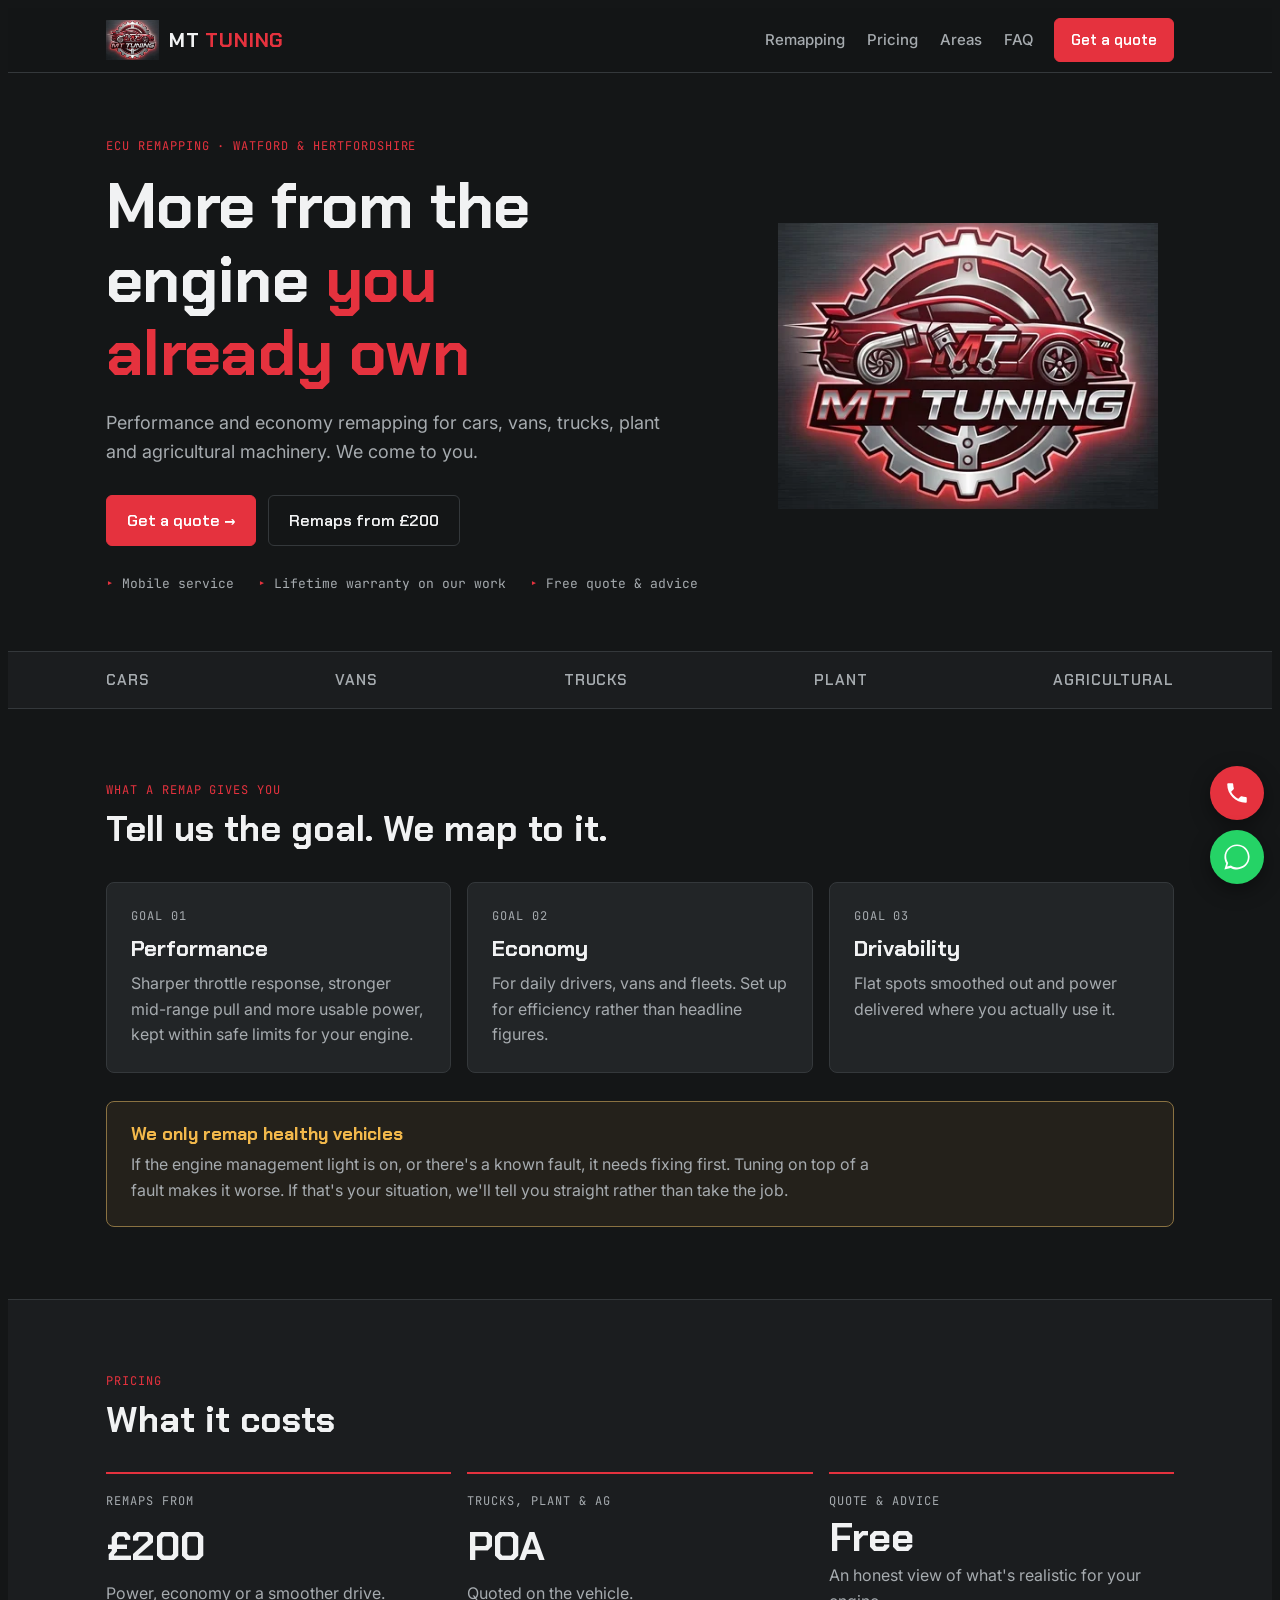
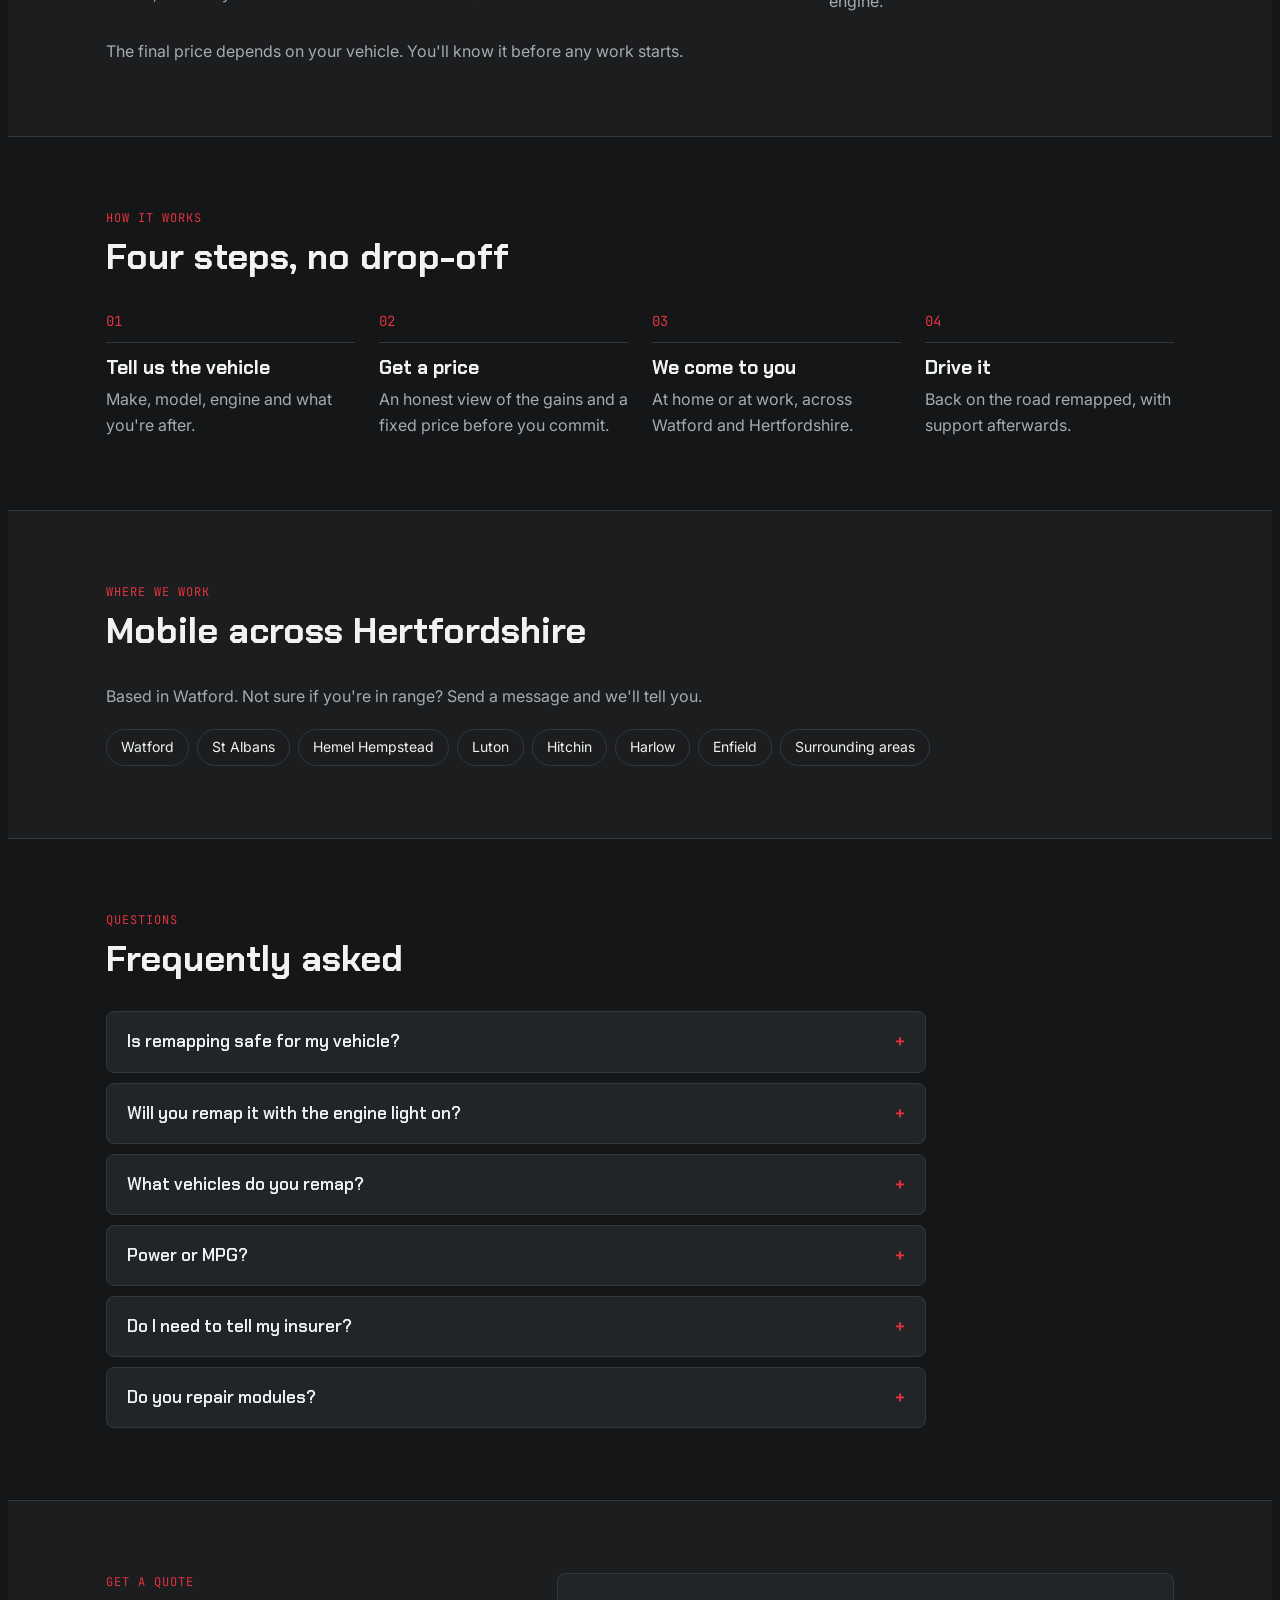
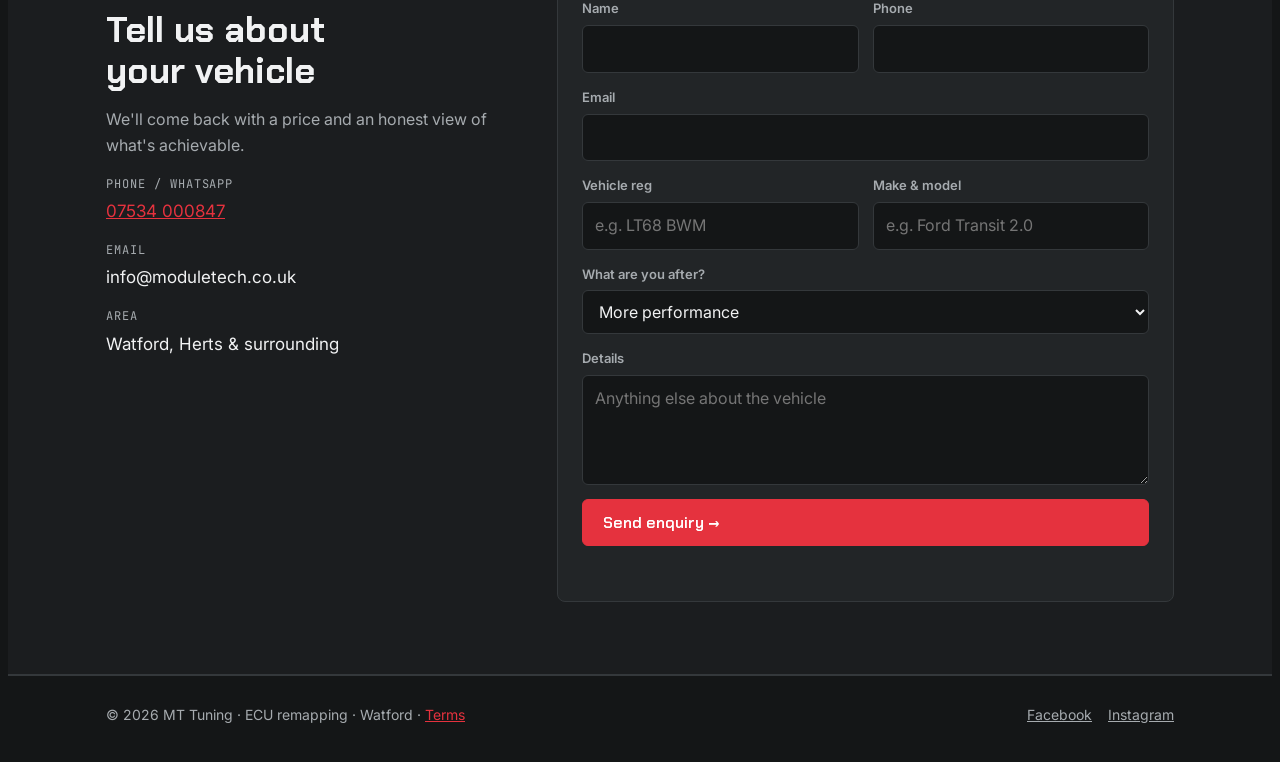
==== commit 1ebc7363: "Add files via upload" ====
--- a/index.html
+++ b/index.html
@@ -13,17 +13,17 @@
 <meta property="og:title" content="MT Tuning | Mobile ECU Remapping in Watford & Hertfordshire">
 <meta property="og:description" content="Mobile ECU remapping for cars, vans, trucks, plant and agricultural machinery across Watford and Hertfordshire. Remaps from £200. Lifetime warranty on our work.">
 <meta property="og:url" content="https://moduletech.co.uk/">
-<meta property="og:image" content="https://moduletech.co.uk/mt-emblem.png">
+<meta property="og:image" content="https://moduletech.co.uk/logo-social.png">
 <meta property="og:locale" content="en_GB">
 <link rel="preconnect" href="https://fonts.googleapis.com">
 <link rel="preconnect" href="https://fonts.gstatic.com" crossorigin>
 <link href="https://fonts.googleapis.com/css2?family=Chakra+Petch:wght@500;600;700&family=Inter:wght@400;500;600&family=JetBrains+Mono:wght@500&display=swap" rel="stylesheet">
-<link rel="stylesheet" href="mt.css?v=1">
+<link rel="stylesheet" href="mt.css?v=2">
 <script type="application/ld+json">
 {"@context":"https://schema.org","@type":"AutoRepair","name":"MT Tuning",
 "description":"Mobile ECU remapping for cars, vans, trucks, plant and agricultural machinery.",
 "url":"https://moduletech.co.uk/","telephone":"+447534000847","email":"info@moduletech.co.uk",
-"image":"https://moduletech.co.uk/mt-emblem.png",
+"image":"https://moduletech.co.uk/logo-social.png",
 "address":{"@type":"PostalAddress","addressLocality":"Watford","addressCountry":"GB"},
 "areaServed":["Watford","St Albans","Hemel Hempstead","Luton","Hertfordshire"],
 "sameAs":["https://www.facebook.com/profile.php?id=61589894204266","https://www.instagram.com/moduletechuk"],
--- a/mt.css
+++ b/mt.css
@@ -1,8 +1,8 @@
 
 /* Layout: dark workshop page matching the MT logo; one column of bands, each with an inner gutter wrapper */
 :root{
-  --bg:#09161f; --bg2:#0e202c; --panel:#122938; --line:#1f3a4c;
-  --fg:#e6f0f5; --muted:#93aab8; --accent:#2ec4ea; --accent-ink:#04131b; --warn:#f2b84b;
+  --bg:#141617; --bg2:#1b1d1f; --panel:#222527; --line:#34383b;
+  --fg:#f1f2f3; --muted:#a6abaf; --accent:#e5323e; --accent-ink:#ffffff; --warn:#f2b84b;
   --display:"Chakra Petch",system-ui,sans-serif;
   --body:"Inter",system-ui,-apple-system,"Segoe UI",sans-serif;
   --mono:"JetBrains Mono",ui-monospace,Menlo,monospace;
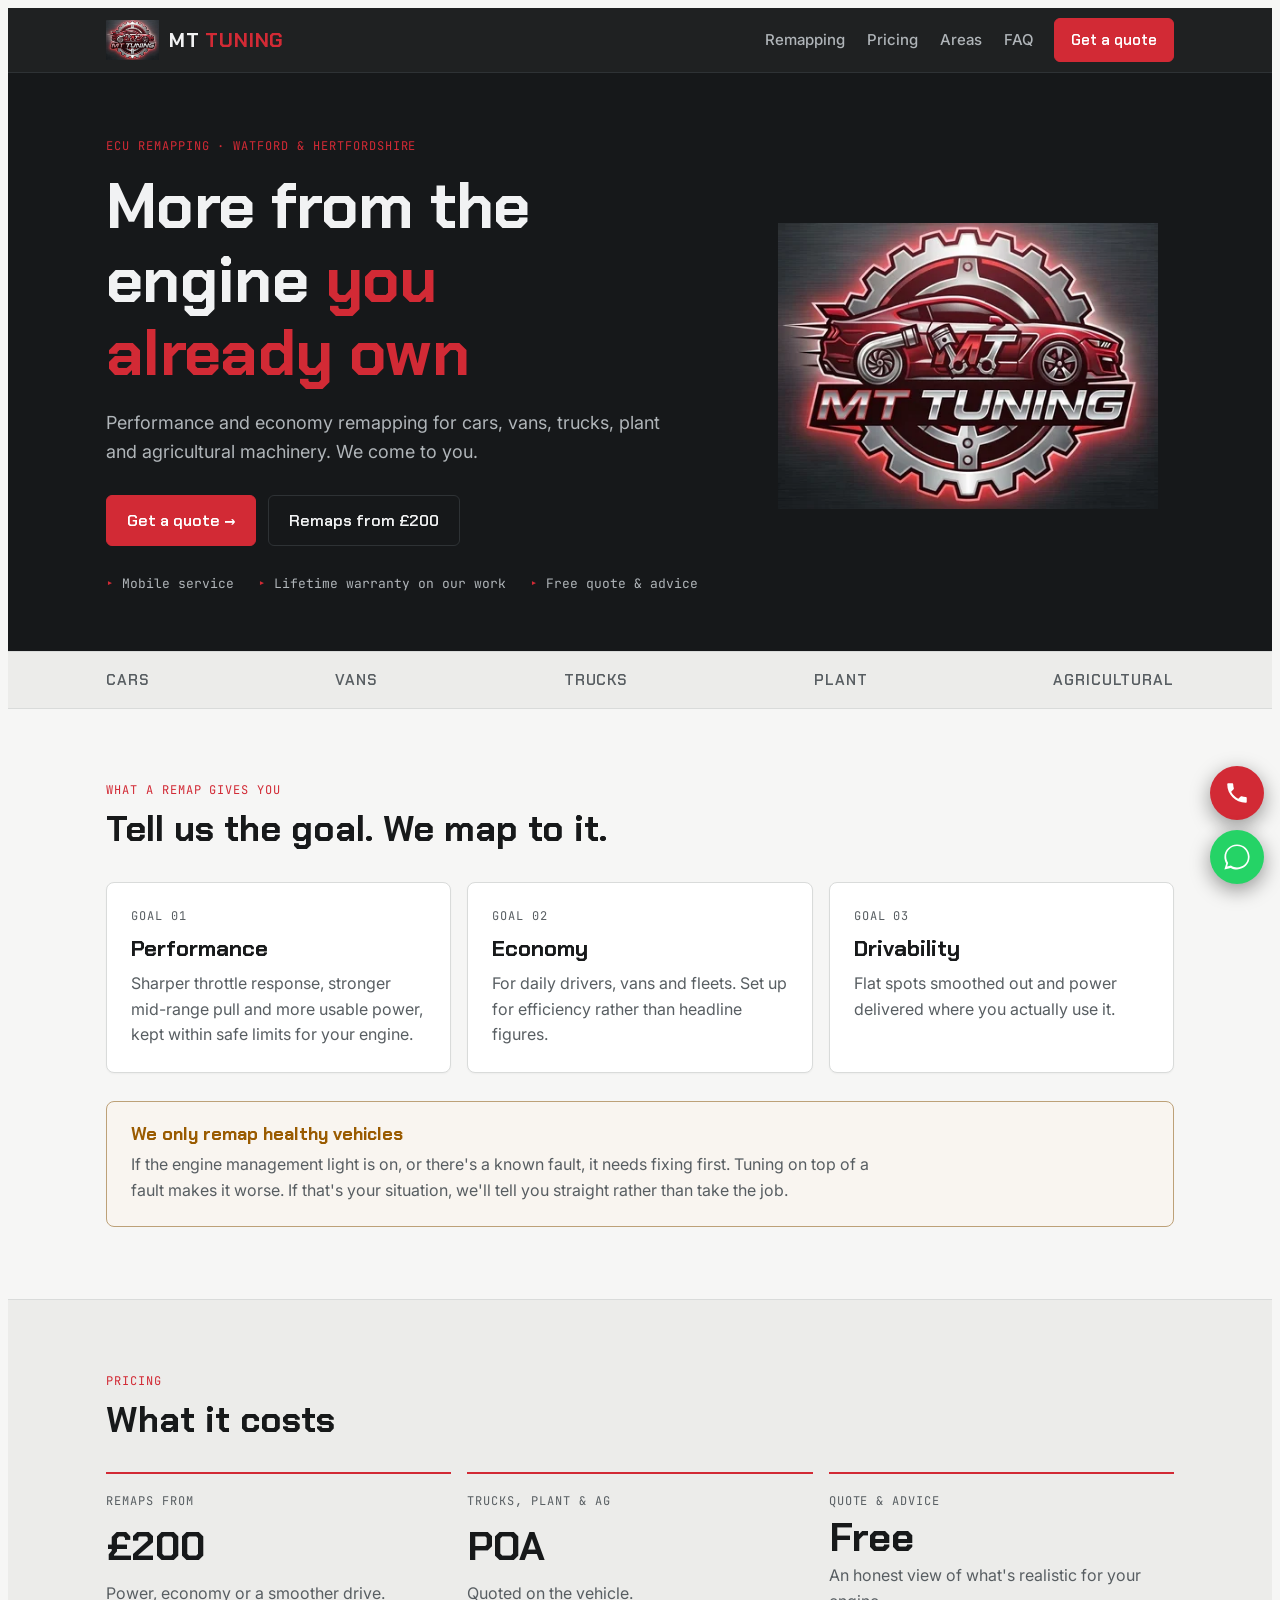
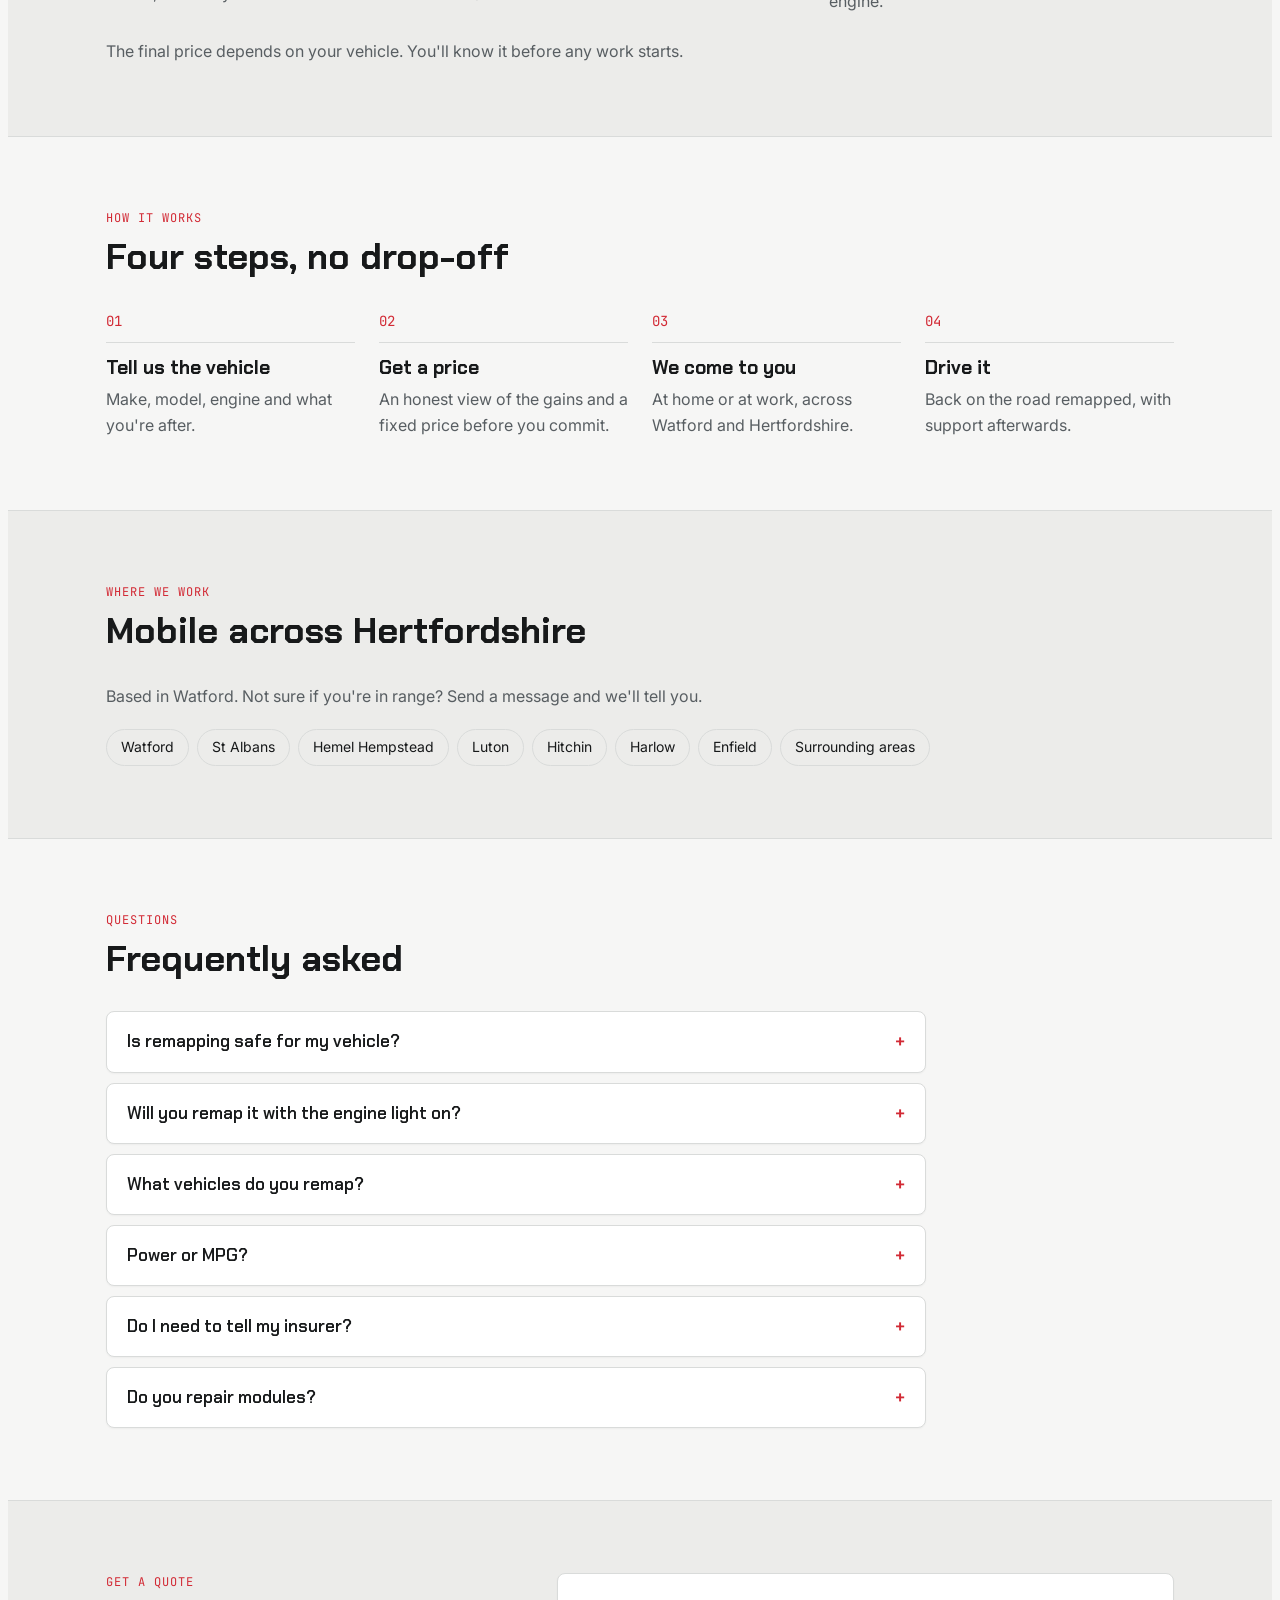
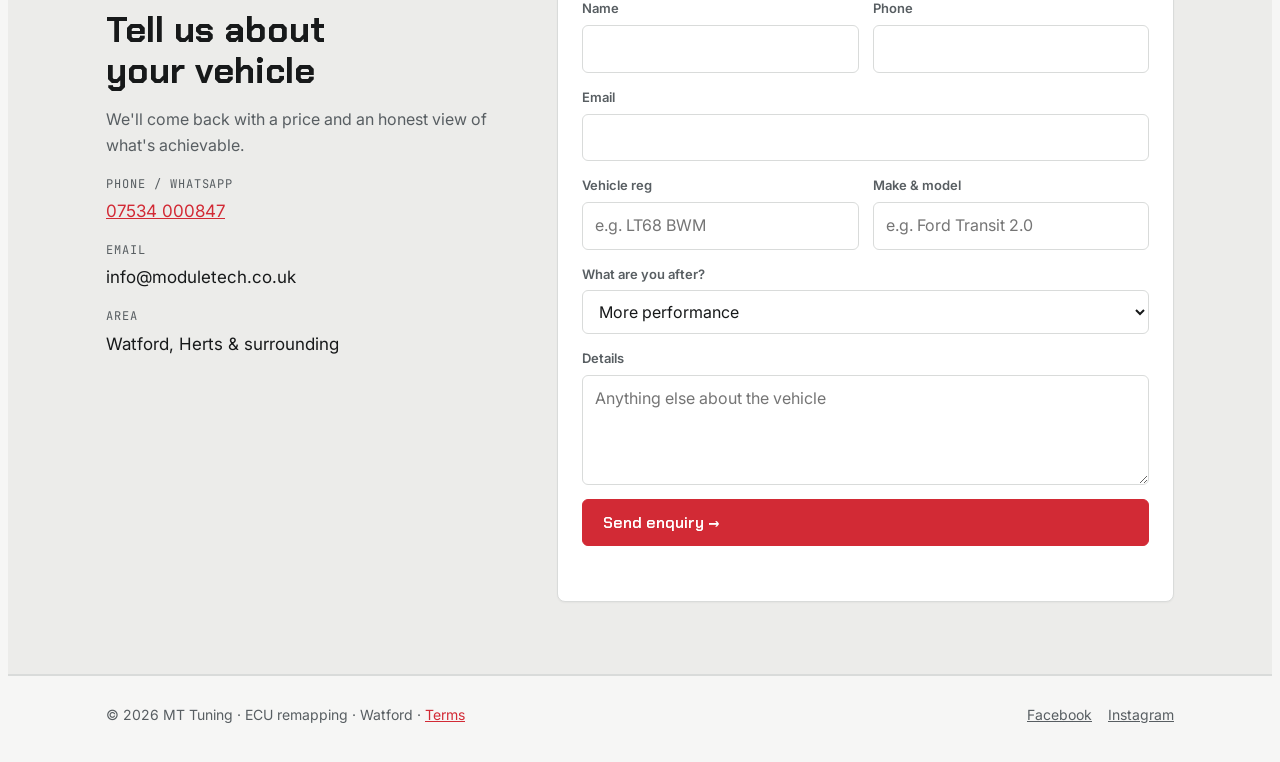
==== commit 8ea16b13: "Add files via upload" ====
--- a/index.html
+++ b/index.html
@@ -18,7 +18,7 @@
 <link rel="preconnect" href="https://fonts.googleapis.com">
 <link rel="preconnect" href="https://fonts.gstatic.com" crossorigin>
 <link href="https://fonts.googleapis.com/css2?family=Chakra+Petch:wght@500;600;700&family=Inter:wght@400;500;600&family=JetBrains+Mono:wght@500&display=swap" rel="stylesheet">
-<link rel="stylesheet" href="mt.css?v=2">
+<link rel="stylesheet" href="mt.css?v=3">
 <script type="application/ld+json">
 {"@context":"https://schema.org","@type":"AutoRepair","name":"MT Tuning",
 "description":"Mobile ECU remapping for cars, vans, trucks, plant and agricultural machinery.",
--- a/mt.css
+++ b/mt.css
@@ -1,12 +1,12 @@
 
 /* Layout: dark workshop page matching the MT logo; one column of bands, each with an inner gutter wrapper */
 :root{
-  --bg:#141617; --bg2:#1b1d1f; --panel:#222527; --line:#34383b;
-  --fg:#f1f2f3; --muted:#a6abaf; --accent:#e5323e; --accent-ink:#ffffff; --warn:#f2b84b;
+  --bg:#f6f6f5; --bg2:#ececea; --panel:#ffffff; --line:#d9dbda;
+  --fg:#17191a; --muted:#585e62; --accent:#d22a35; --accent-ink:#ffffff; --warn:#9a5b00;
+  --dark:#16181a; --dark-fg:#f1f2f3; --dark-muted:#b0b5b9; --dark-line:#2e3235;
   --display:"Chakra Petch",system-ui,sans-serif;
   --body:"Inter",system-ui,-apple-system,"Segoe UI",sans-serif;
   --mono:"JetBrains Mono",ui-monospace,Menlo,monospace;
-  color-scheme:dark;
 }
 body{background:var(--bg);color:var(--fg);font-family:var(--body);font-size:16px;line-height:1.6}
 *{box-sizing:border-box}
@@ -134,3 +134,16 @@
 .prose ul{margin:0;padding-left:20px;display:grid;gap:6px}
 .socials{display:flex;gap:16px}
 .socials a{color:var(--muted)}
+
+/* light body, dark band for the logo */
+:root{color-scheme:light}
+header{background:color-mix(in srgb,var(--dark) 96%,transparent);border-bottom-color:var(--dark-line)}
+header .brand{color:var(--dark-fg)}
+header nav a{color:var(--dark-muted)}
+header nav a:hover{color:var(--dark-fg)}
+.hero,.page-hero{background:var(--dark);color:var(--dark-fg)}
+.hero .lede,.page-hero .lede,.hero .facts,.page-hero .facts{color:var(--dark-muted)}
+.hero .btn-ghost,.page-hero .btn-ghost{color:var(--dark-fg);border-color:var(--dark-line)}
+.goal,form,details{box-shadow:0 1px 2px rgba(0,0,0,.04)}
+.rule{background:color-mix(in srgb,var(--warn) 6%,var(--panel))}
+input,select,textarea{background:var(--panel)}
